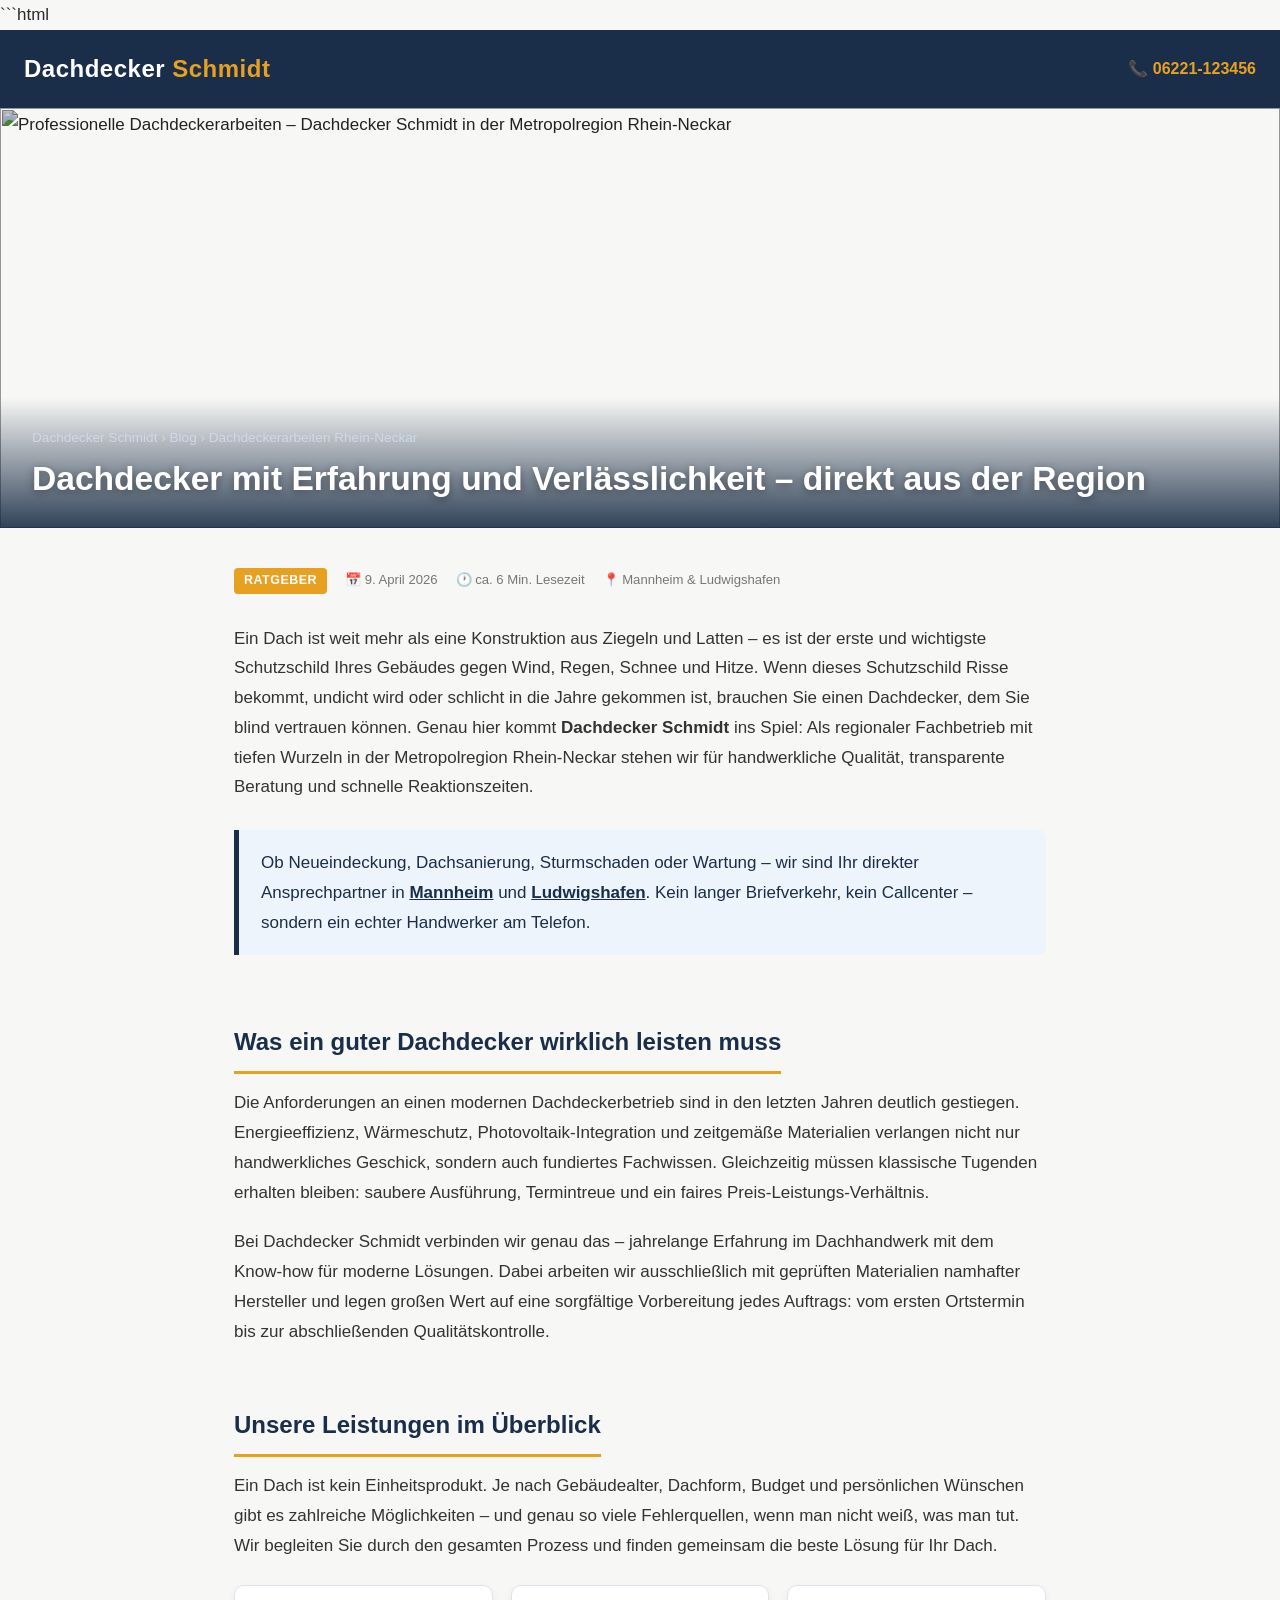
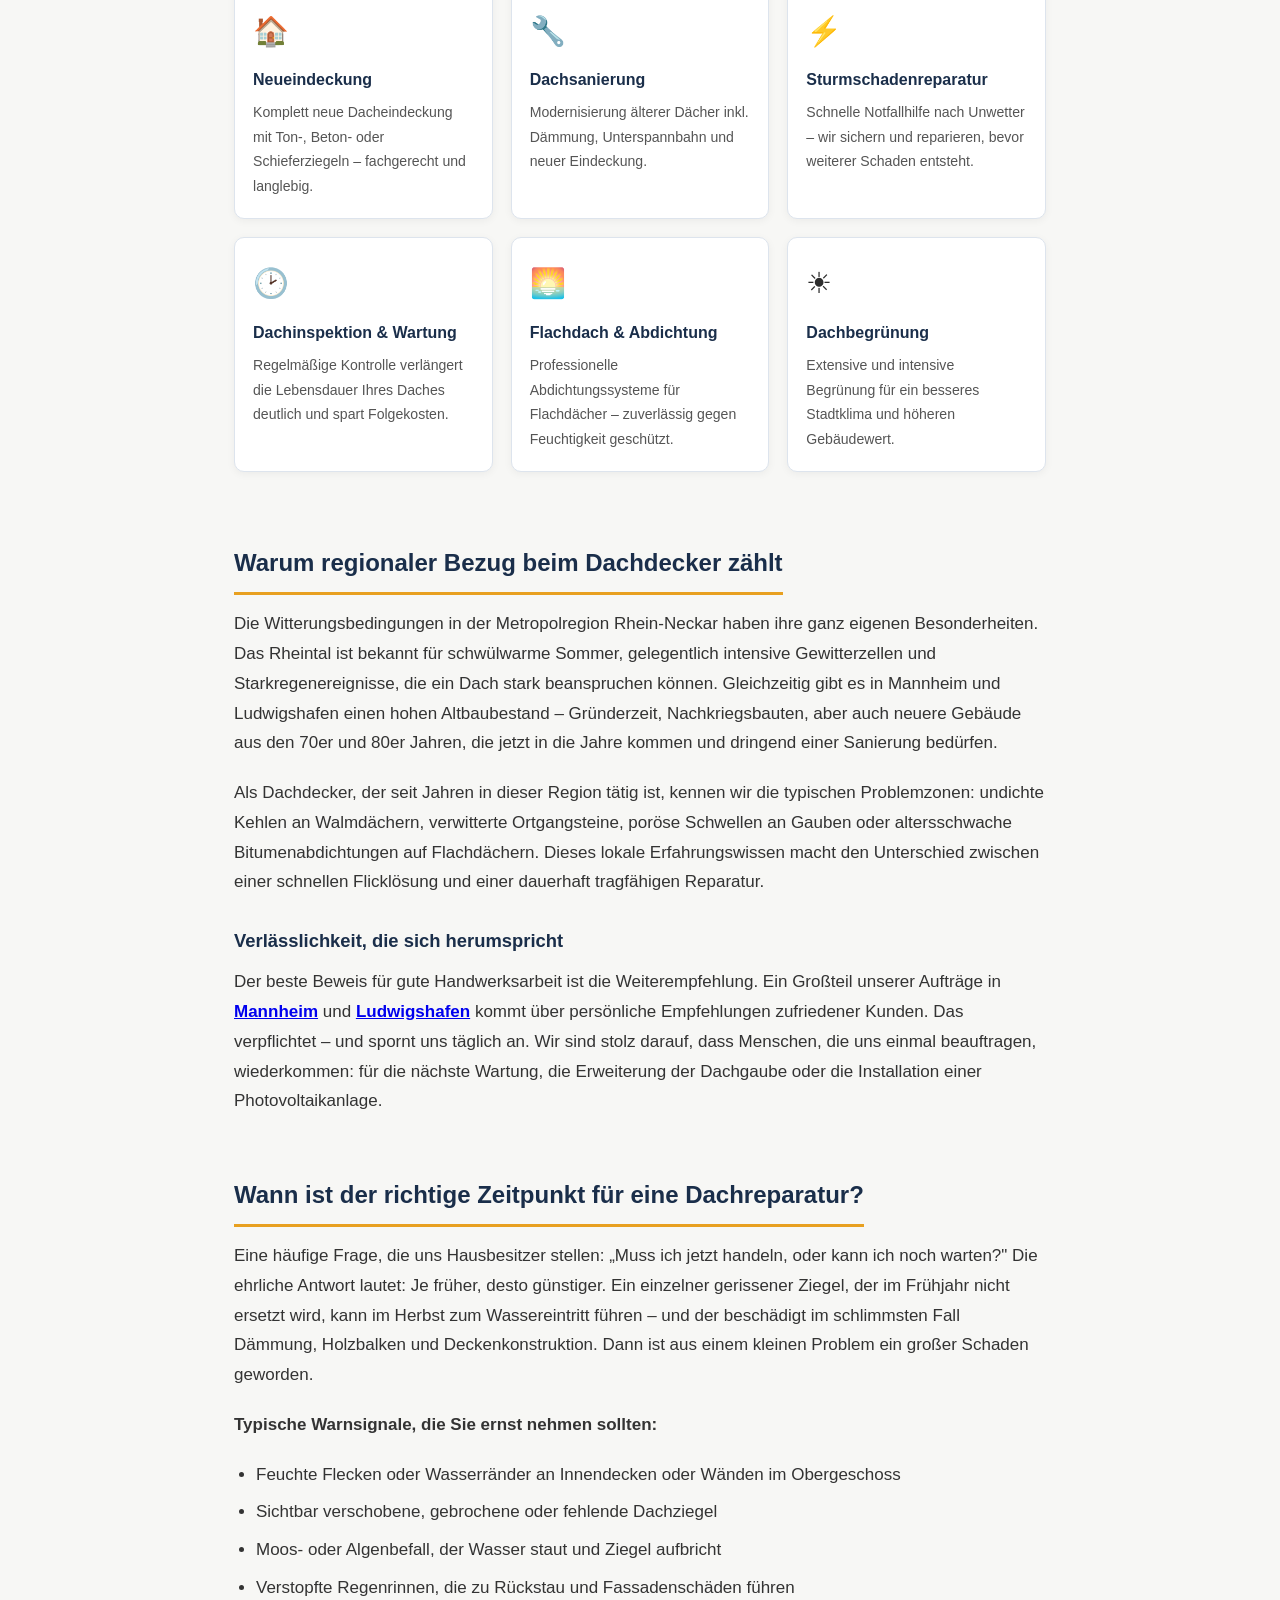
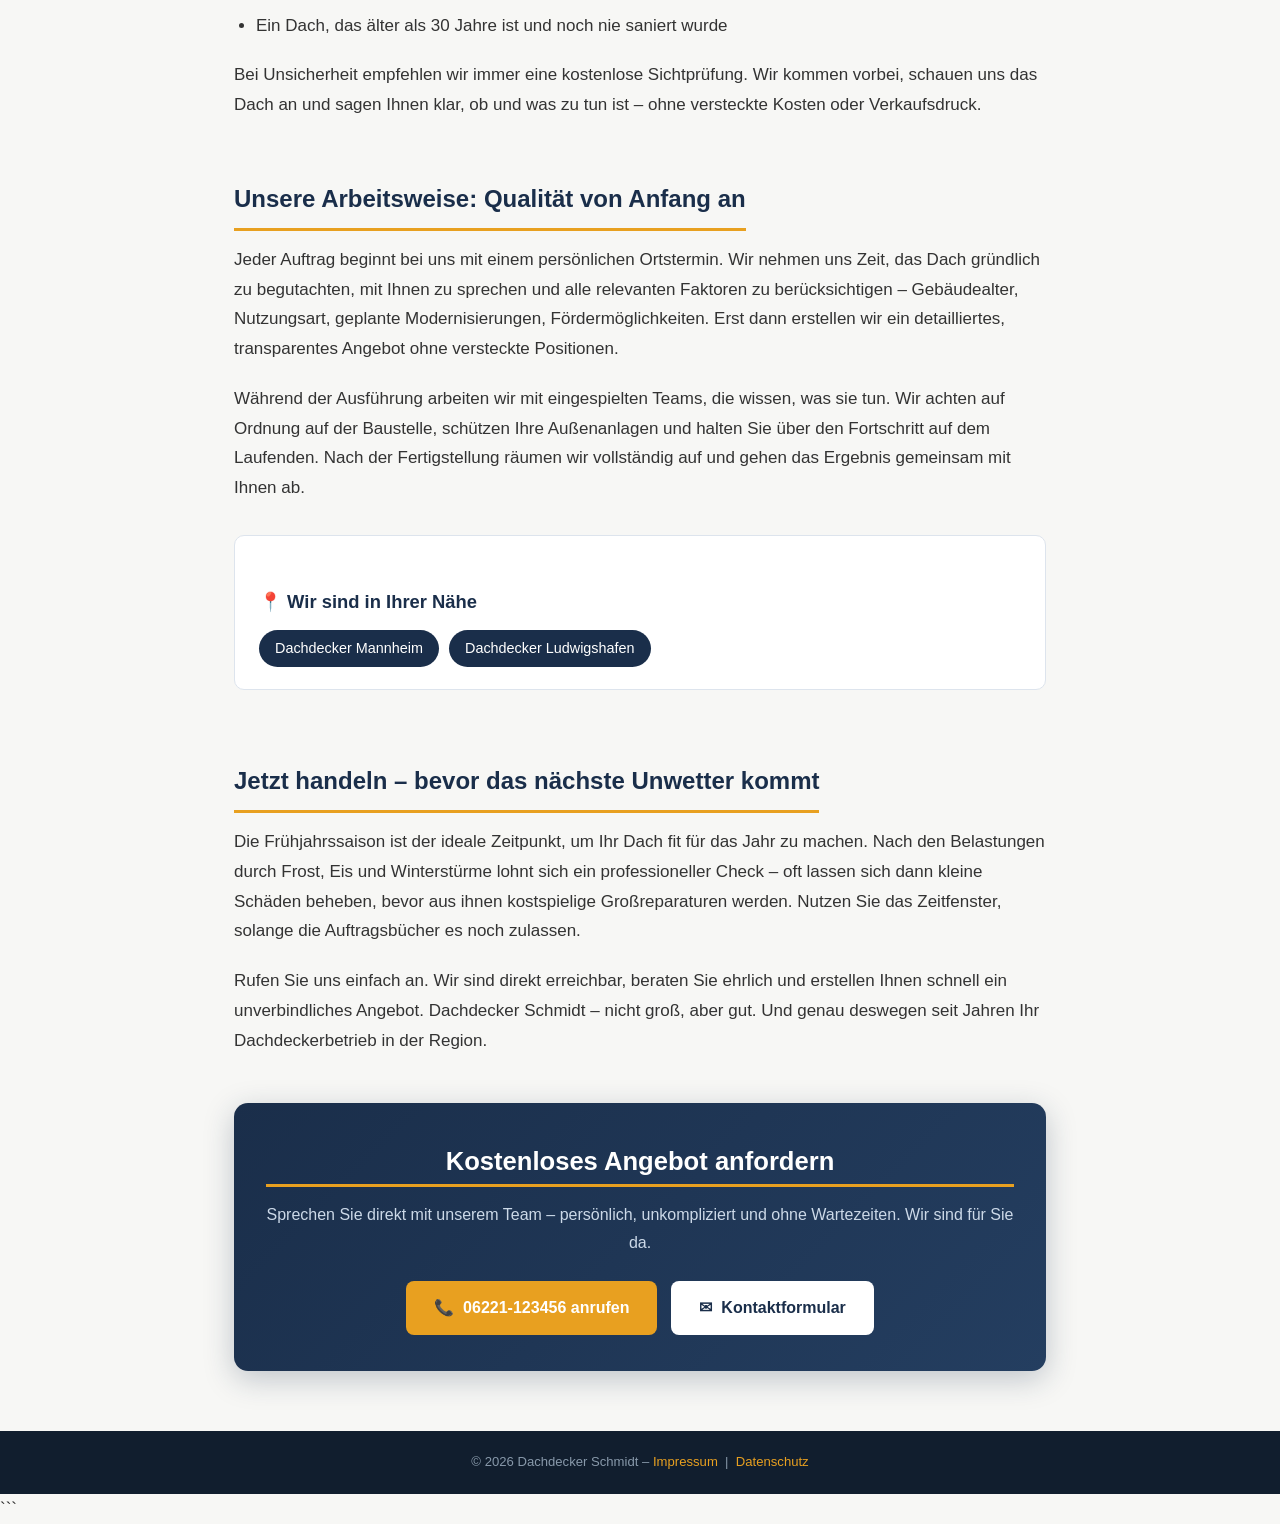
==== blog/dachdecker-2026-04.html @ ab86127e "feat: add blog post "Dachdecker in Mannheim & Ludwigshafen | Dachdecker Schmidt"" ====
```html
<!DOCTYPE html>
<html lang="de">
<head>
  <meta charset="UTF-8">
  <meta name="viewport" content="width=device-width, initial-scale=1.0">
  <meta name="description" content="Dachdecker Schmidt – Ihr regionaler Experte für Dachdeckerarbeiten in Mannheim und Ludwigshafen. Qualität, Zuverlässigkeit und faire Preise seit Jahren.">
  <meta name="robots" content="index, follow">
  <title>Dachdecker in Mannheim & Ludwigshafen | Dachdecker Schmidt</title>
  <script type="application/ld+json">
  {
    "@context": "https://schema.org",
    "@type": "Article",
    "headline": "Dachdecker Schmidt – Ihr verlässlicher Partner für Dach und Fassade in der Metropolregion Rhein-Neckar",
    "description": "Professionelle Dachdeckerarbeiten in Mannheim und Ludwigshafen: Neueindeckung, Reparatur, Dachsanierung und mehr von Dachdecker Schmidt.",
    "author": {
      "@type": "Organization",
      "name": "Dachdecker Schmidt",
      "url": "https://dachdecker-schmidt.de",
      "telephone": "06221-123456"
    },
    "publisher": {
      "@type": "Organization",
      "name": "Dachdecker Schmidt",
      "url": "https://dachdecker-schmidt.de"
    },
    "mainEntityOfPage": {
      "@type": "WebPage",
      "@id": "https://dachdecker-schmidt.de/blog"
    },
    "datePublished": "2026-04-09",
    "dateModified": "2026-04-09",
    "image": "https://api.telegram.org/file/bot8016039875:AAGBWGXrIlD-3Ix8nVZsNyXXtyWWCRlUVpg/photos/file_4.jpg"
  }
  </script>
  <style>
    *, *::before, *::after { box-sizing: border-box; margin: 0; padding: 0; }

    body {
      font-family: 'Segoe UI', Arial, sans-serif;
      font-size: 17px;
      line-height: 1.75;
      color: #2c2c2c;
      background-color: #f7f7f5;
    }

    header {
      background-color: #1a2e4a;
      color: #fff;
      padding: 18px 24px;
      display: flex;
      align-items: center;
      justify-content: space-between;
      flex-wrap: wrap;
      gap: 10px;
    }

    header .logo {
      font-size: 1.5rem;
      font-weight: 700;
      letter-spacing: 0.5px;
    }

    header .logo span {
      color: #e8a020;
    }

    header a.tel-link {
      color: #e8a020;
      text-decoration: none;
      font-weight: 600;
      font-size: 1rem;
    }

    header a.tel-link:hover { text-decoration: underline; }

    .hero {
      position: relative;
      width: 100%;
      max-height: 420px;
      overflow: hidden;
    }

    .hero img {
      width: 100%;
      height: 420px;
      object-fit: cover;
      display: block;
      filter: brightness(0.78);
    }

    .hero-overlay {
      position: absolute;
      bottom: 0;
      left: 0;
      width: 100%;
      padding: 28px 32px;
      background: linear-gradient(to top, rgba(20,40,65,0.88) 0%, transparent 100%);
    }

    .hero-overlay h1 {
      color: #fff;
      font-size: 2.1rem;
      font-weight: 800;
      line-height: 1.25;
      text-shadow: 0 2px 8px rgba(0,0,0,0.4);
    }

    .hero-overlay .breadcrumb {
      color: #ccd9e8;
      font-size: 0.85rem;
      margin-bottom: 8px;
    }

    .container {
      max-width: 860px;
      margin: 0 auto;
      padding: 40px 24px 60px;
    }

    .meta-bar {
      display: flex;
      align-items: center;
      gap: 18px;
      font-size: 0.82rem;
      color: #777;
      margin-bottom: 30px;
      flex-wrap: wrap;
    }

    .meta-bar span {
      display: flex;
      align-items: center;
      gap: 5px;
    }

    .tag {
      background: #e8a020;
      color: #fff;
      border-radius: 4px;
      padding: 2px 10px;
      font-size: 0.78rem;
      font-weight: 600;
      text-transform: uppercase;
      letter-spacing: 0.5px;
    }

    article p {
      margin-bottom: 20px;
      color: #333;
    }

    article h2 {
      font-size: 1.5rem;
      font-weight: 700;
      color: #1a2e4a;
      margin: 38px 0 14px;
      padding-bottom: 8px;
      border-bottom: 3px solid #e8a020;
      display: inline-block;
    }

    article h3 {
      font-size: 1.15rem;
      font-weight: 700;
      color: #1a2e4a;
      margin: 28px 0 10px;
    }

    .highlight-box {
      background: #eef4fb;
      border-left: 5px solid #1a2e4a;
      padding: 18px 22px;
      border-radius: 0 8px 8px 0;
      margin: 28px 0;
    }

    .highlight-box p {
      margin: 0;
      color: #1a2e4a;
      font-weight: 500;
    }

    .service-grid {
      display: grid;
      grid-template-columns: repeat(auto-fit, minmax(210px, 1fr));
      gap: 18px;
      margin: 24px 0 32px;
    }

    .service-card {
      background: #fff;
      border: 1px solid #dde4ed;
      border-radius: 10px;
      padding: 20px 18px;
      box-shadow: 0 2px 8px rgba(0,0,0,0.05);
      transition: box-shadow 0.2s;
    }

    .service-card:hover {
      box-shadow: 0 4px 16px rgba(0,0,0,0.1);
    }

    .service-card .icon {
      font-size: 1.8rem;
      margin-bottom: 10px;
    }

    .service-card h3 {
      margin: 0 0 6px;
      font-size: 1rem;
      color: #1a2e4a;
    }

    .service-card p {
      font-size: 0.88rem;
      color: #555;
      margin: 0;
    }

    .city-links {
      background: #fff;
      border: 1px solid #dde4ed;
      border-radius: 10px;
      padding: 22px 24px;
      margin: 32px 0;
    }

    .city-links h3 {
      margin-bottom: 12px;
      color: #1a2e4a;
    }

    .city-links ul {
      list-style: none;
      display: flex;
      flex-wrap: wrap;
      gap: 10px;
    }

    .city-links ul li a {
      display: inline-block;
      background: #1a2e4a;
      color: #fff;
      text-decoration: none;
      padding: 6px 16px;
      border-radius: 20px;
      font-size: 0.9rem;
      transition: background 0.2s;
    }

    .city-links ul li a:hover {
      background: #e8a020;
    }

    .cta-box {
      background: linear-gradient(135deg, #1a2e4a 0%, #243e60 100%);
      color: #fff;
      border-radius: 14px;
      padding: 36px 32px;
      text-align: center;
      margin-top: 48px;
      box-shadow: 0 8px 30px rgba(26,46,74,0.25);
    }

    .cta-box h2 {
      color: #fff;
      border-bottom: 3px solid #e8a020;
      font-size: 1.6rem;
      margin: 0 0 14px;
    }

    .cta-box p {
      color: #ccd9e8;
      margin-bottom: 24px;
      font-size: 1rem;
    }

    .cta-buttons {
      display: flex;
      gap: 14px;
      justify-content: center;
      flex-wrap: wrap;
    }

    .btn {
      display: inline-block;
      text-decoration: none;
      padding: 13px 28px;
      border-radius: 8px;
      font-weight: 700;
      font-size: 1rem;
      transition: transform 0.15s, box-shadow 0.15s;
    }

    .btn:hover {
      transform: translateY(-2px);
      box-shadow: 0 6px 18px rgba(0,0,0,0.2);
    }

    .btn-primary {
      background: #e8a020;
      color: #fff;
    }

    .btn-secondary {
      background: #fff;
      color: #1a2e4a;
    }

    footer {
      background: #111e2e;
      color: #8899aa;
      text-align: center;
      padding: 20px 16px;
      font-size: 0.82rem;
    }

    footer a { color: #e8a020; text-decoration: none; }

    @media (max-width: 600px) {
      .hero-overlay h1 { font-size: 1.4rem; }
      .hero img { height: 260px; }
      .hero { max-height: 260px; }
      .container { padding: 28px 16px 44px; }
      .cta-box { padding: 26px 18px; }
    }
  </style>
</head>
<body>

  <header>
    <div class="logo">Dachdecker <span>Schmidt</span></div>
    <a href="tel:06221123456" class="tel-link">&#128222; 06221-123456</a>
  </header>

  <div class="hero">
    <img
      src="https://api.telegram.org/file/bot8016039875:AAGBWGXrIlD-3Ix8nVZsNyXXtyWWCRlUVpg/photos/file_4.jpg"
      alt="Professionelle Dachdeckerarbeiten – Dachdecker Schmidt in der Metropolregion Rhein-Neckar"
      loading="lazy"
    >
    <div class="hero-overlay">
      <p class="breadcrumb">Dachdecker Schmidt &rsaquo; Blog &rsaquo; Dachdeckerarbeiten Rhein-Neckar</p>
      <h1>Dachdecker mit Erfahrung und Verlässlichkeit – direkt aus der Region</h1>
    </div>
  </div>

  <div class="container">

    <div class="meta-bar">
      <span><strong class="tag">Ratgeber</strong></span>
      <span>&#128197; 9. April 2026</span>
      <span>&#128336; ca. 6 Min. Lesezeit</span>
      <span>&#128205; Mannheim &amp; Ludwigshafen</span>
    </div>

    <article>

      <p>
        Ein Dach ist weit mehr als eine Konstruktion aus Ziegeln und Latten – es ist der erste und wichtigste Schutzschild Ihres Gebäudes gegen Wind, Regen, Schnee und Hitze. Wenn dieses Schutzschild Risse bekommt, undicht wird oder schlicht in die Jahre gekommen ist, brauchen Sie einen Dachdecker, dem Sie blind vertrauen können. Genau hier kommt <strong>Dachdecker Schmidt</strong> ins Spiel: Als regionaler Fachbetrieb mit tiefen Wurzeln in der Metropolregion Rhein-Neckar stehen wir für handwerkliche Qualität, transparente Beratung und schnelle Reaktionszeiten.
      </p>

      <div class="highlight-box">
        <p>
          Ob Neueindeckung, Dachsanierung, Sturmschaden oder Wartung – wir sind Ihr direkter Ansprechpartner in <a href="/dachdecker-mannheim" style="color:#1a2e4a;font-weight:700;">Mannheim</a> und <a href="/dachdecker-ludwigshafen" style="color:#1a2e4a;font-weight:700;">Ludwigshafen</a>. Kein langer Briefverkehr, kein Callcenter – sondern ein echter Handwerker am Telefon.
        </p>
      </div>

      <h2>Was ein guter Dachdecker wirklich leisten muss</h2>

      <p>
        Die Anforderungen an einen modernen Dachdeckerbetrieb sind in den letzten Jahren deutlich gestiegen. Energieeffizienz, Wärmeschutz, Photovoltaik-Integration und zeitgemäße Materialien verlangen nicht nur handwerkliches Geschick, sondern auch fundiertes Fachwissen. Gleichzeitig müssen klassische Tugenden erhalten bleiben: saubere Ausführung, Termintreue und ein faires Preis-Leistungs-Verhältnis.
      </p>

      <p>
        Bei Dachdecker Schmidt verbinden wir genau das – jahrelange Erfahrung im Dachhandwerk mit dem Know-how für moderne Lösungen. Dabei arbeiten wir ausschließlich mit geprüften Materialien namhafter Hersteller und legen großen Wert auf eine sorgfältige Vorbereitung jedes Auftrags: vom ersten Ortstermin bis zur abschließenden Qualitätskontrolle.
      </p>

      <h2>Unsere Leistungen im Überblick</h2>

      <p>
        Ein Dach ist kein Einheitsprodukt. Je nach Gebäudealter, Dachform, Budget und persönlichen Wünschen gibt es zahlreiche Möglichkeiten – und genau so viele Fehlerquellen, wenn man nicht weiß, was man tut. Wir begleiten Sie durch den gesamten Prozess und finden gemeinsam die beste Lösung für Ihr Dach.
      </p>

      <div class="service-grid">
        <div class="service-card">
          <div class="icon">&#127968;</div>
          <h3>Neueindeckung</h3>
          <p>Komplett neue Dacheindeckung mit Ton-, Beton- oder Schieferziegeln – fachgerecht und langlebig.</p>
        </div>
        <div class="service-card">
          <div class="icon">&#128295;</div>
          <h3>Dachsanierung</h3>
          <p>Modernisierung älterer Dächer inkl. Dämmung, Unterspannbahn und neuer Eindeckung.</p>
        </div>
        <div class="service-card">
          <div class="icon">&#9889;</div>
          <h3>Sturmschadenreparatur</h3>
          <p>Schnelle Notfallhilfe nach Unwetter – wir sichern und reparieren, bevor weiterer Schaden entsteht.</p>
        </div>
        <div class="service-card">
          <div class="icon">&#128337;</div>
          <h3>Dachinspektion &amp; Wartung</h3>
          <p>Regelmäßige Kontrolle verlängert die Lebensdauer Ihres Daches deutlich und spart Folgekosten.</p>
        </div>
        <div class="service-card">
          <div class="icon">&#127749;</div>
          <h3>Flachdach &amp; Abdichtung</h3>
          <p>Professionelle Abdichtungssysteme für Flachdächer – zuverlässig gegen Feuchtigkeit geschützt.</p>
        </div>
        <div class="service-card">
          <div class="icon">&#9728;</div>
          <h3>Dachbegrünung</h3>
          <p>Extensive und intensive Begrünung für ein besseres Stadtklima und höheren Gebäudewert.</p>
        </div>
      </div>

      <h2>Warum regionaler Bezug beim Dachdecker zählt</h2>

      <p>
        Die Witterungsbedingungen in der Metropolregion Rhein-Neckar haben ihre ganz eigenen Besonderheiten. Das Rheintal ist bekannt für schwülwarme Sommer, gelegentlich intensive Gewitterzellen und Starkregenereignisse, die ein Dach stark beanspruchen können. Gleichzeitig gibt es in Mannheim und Ludwigshafen einen hohen Altbaubestand – Gründerzeit, Nachkriegsbauten, aber auch neuere Gebäude aus den 70er und 80er Jahren, die jetzt in die Jahre kommen und dringend einer Sanierung bedürfen.
      </p>

      <p>
        Als Dachdecker, der seit Jahren in dieser Region tätig ist, kennen wir die typischen Problemzonen: undichte Kehlen an Walmdächern, verwitterte Ortgangsteine, poröse Schwellen an Gauben oder altersschwache Bitumenabdichtungen auf Flachdächern. Dieses lokale Erfahrungswissen macht den Unterschied zwischen einer schnellen Flicklösung und einer dauerhaft tragfähigen Reparatur.
      </p>

      <h3>Verlässlichkeit, die sich herumspricht</h3>

      <p>
        Der beste Beweis für gute Handwerksarbeit ist die Weiterempfehlung. Ein Großteil unserer Aufträge in <a href="/dachdecker-mannheim"><strong>Mannheim</strong></a> und <a href="/dachdecker-ludwigshafen"><strong>Ludwigshafen</strong></a> kommt über persönliche Empfehlungen zufriedener Kunden. Das verpflichtet – und spornt uns täglich an. Wir sind stolz darauf, dass Menschen, die uns einmal beauftragen, wiederkommen: für die nächste Wartung, die Erweiterung der Dachgaube oder die Installation einer Photovoltaikanlage.
      </p>

      <h2>Wann ist der richtige Zeitpunkt für eine Dachreparatur?</h2>

      <p>
        Eine häufige Frage, die uns Hausbesitzer stellen: „Muss ich jetzt handeln, oder kann ich noch warten?" Die ehrliche Antwort lautet: Je früher, desto günstiger. Ein einzelner gerissener Ziegel, der im Frühjahr nicht ersetzt wird, kann im Herbst zum Wassereintritt führen – und der beschädigt im schlimmsten Fall Dämmung, Holzbalken und Deckenkonstruktion. Dann ist aus einem kleinen Problem ein großer Schaden geworden.
      </p>

      <p>
        <strong>Typische Warnsignale, die Sie ernst nehmen sollten:</strong>
      </p>

      <ul style="margin: 0 0 20px 22px; color: #333;">
        <li style="margin-bottom: 8px;">Feuchte Flecken oder Wasserränder an Innendecken oder Wänden im Obergeschoss</li>
        <li style="margin-bottom: 8px;">Sichtbar verschobene, gebrochene oder fehlende Dachziegel</li>
        <li style="margin-bottom: 8px;">Moos- oder Algenbefall, der Wasser staut und Ziegel aufbricht</li>
        <li style="margin-bottom: 8px;">Verstopfte Regenrinnen, die zu Rückstau und Fassadenschäden führen</li>
        <li style="margin-bottom: 8px;">Ein Dach, das älter als 30 Jahre ist und noch nie saniert wurde</li>
      </ul>

      <p>
        Bei Unsicherheit empfehlen wir immer eine kostenlose Sichtprüfung. Wir kommen vorbei, schauen uns das Dach an und sagen Ihnen klar, ob und was zu tun ist – ohne versteckte Kosten oder Verkaufsdruck.
      </p>

      <h2>Unsere Arbeitsweise: Qualität von Anfang an</h2>

      <p>
        Jeder Auftrag beginnt bei uns mit einem persönlichen Ortstermin. Wir nehmen uns Zeit, das Dach gründlich zu begutachten, mit Ihnen zu sprechen und alle relevanten Faktoren zu berücksichtigen – Gebäudealter, Nutzungsart, geplante Modernisierungen, Fördermöglichkeiten. Erst dann erstellen wir ein detailliertes, transparentes Angebot ohne versteckte Positionen.
      </p>

      <p>
        Während der Ausführung arbeiten wir mit eingespielten Teams, die wissen, was sie tun. Wir achten auf Ordnung auf der Baustelle, schützen Ihre Außenanlagen und halten Sie über den Fortschritt auf dem Laufenden. Nach der Fertigstellung räumen wir vollständig auf und gehen das Ergebnis gemeinsam mit Ihnen ab.
      </p>

      <div class="city-links">
        <h3>&#128205; Wir sind in Ihrer Nähe</h3>
        <ul>
          <li><a href="/dachdecker-mannheim">Dachdecker Mannheim</a></li>
          <li><a href="/dachdecker-ludwigshafen">Dachdecker Ludwigshafen</a></li>
        </ul>
      </div>

      <h2>Jetzt handeln – bevor das nächste Unwetter kommt</h2>

      <p>
        Die Frühjahrssaison ist der ideale Zeitpunkt, um Ihr Dach fit für das Jahr zu machen. Nach den Belastungen durch Frost, Eis und Winterstürme lohnt sich ein professioneller Check – oft lassen sich dann kleine Schäden beheben, bevor aus ihnen kostspielige Großreparaturen werden. Nutzen Sie das Zeitfenster, solange die Auftragsbücher es noch zulassen.
      </p>

      <p>
        Rufen Sie uns einfach an. Wir sind direkt erreichbar, beraten Sie ehrlich und erstellen Ihnen schnell ein unverbindliches Angebot. Dachdecker Schmidt – nicht groß, aber gut. Und genau deswegen seit Jahren Ihr Dachdeckerbetrieb in der Region.
      </p>

    </article>

    <div class="cta-box">
      <h2>Kostenloses Angebot anfordern</h2>
      <p>Sprechen Sie direkt mit unserem Team – persönlich, unkompliziert und ohne Wartezeiten. Wir sind für Sie da.</p>
      <div class="cta-buttons">
        <a href="tel:06221123456" class="btn btn-primary">&#128222;&nbsp; 06221-123456 anrufen</a>
        <a href="https://dachdecker-schmidt.de/kontakt" class="btn btn-secondary">&#9993;&nbsp; Kontaktformular</a>
      </div>
    </div>

  </div>

  <footer>
    <p>&copy; 2026 Dachdecker Schmidt &ndash; <a href="https://dachdecker-schmidt.de/impressum">Impressum</a> &nbsp;|&nbsp; <a href="https://dachdecker-schmidt.de/datenschutz">Datenschutz</a></p>
  </footer>

</body>
</html>
```
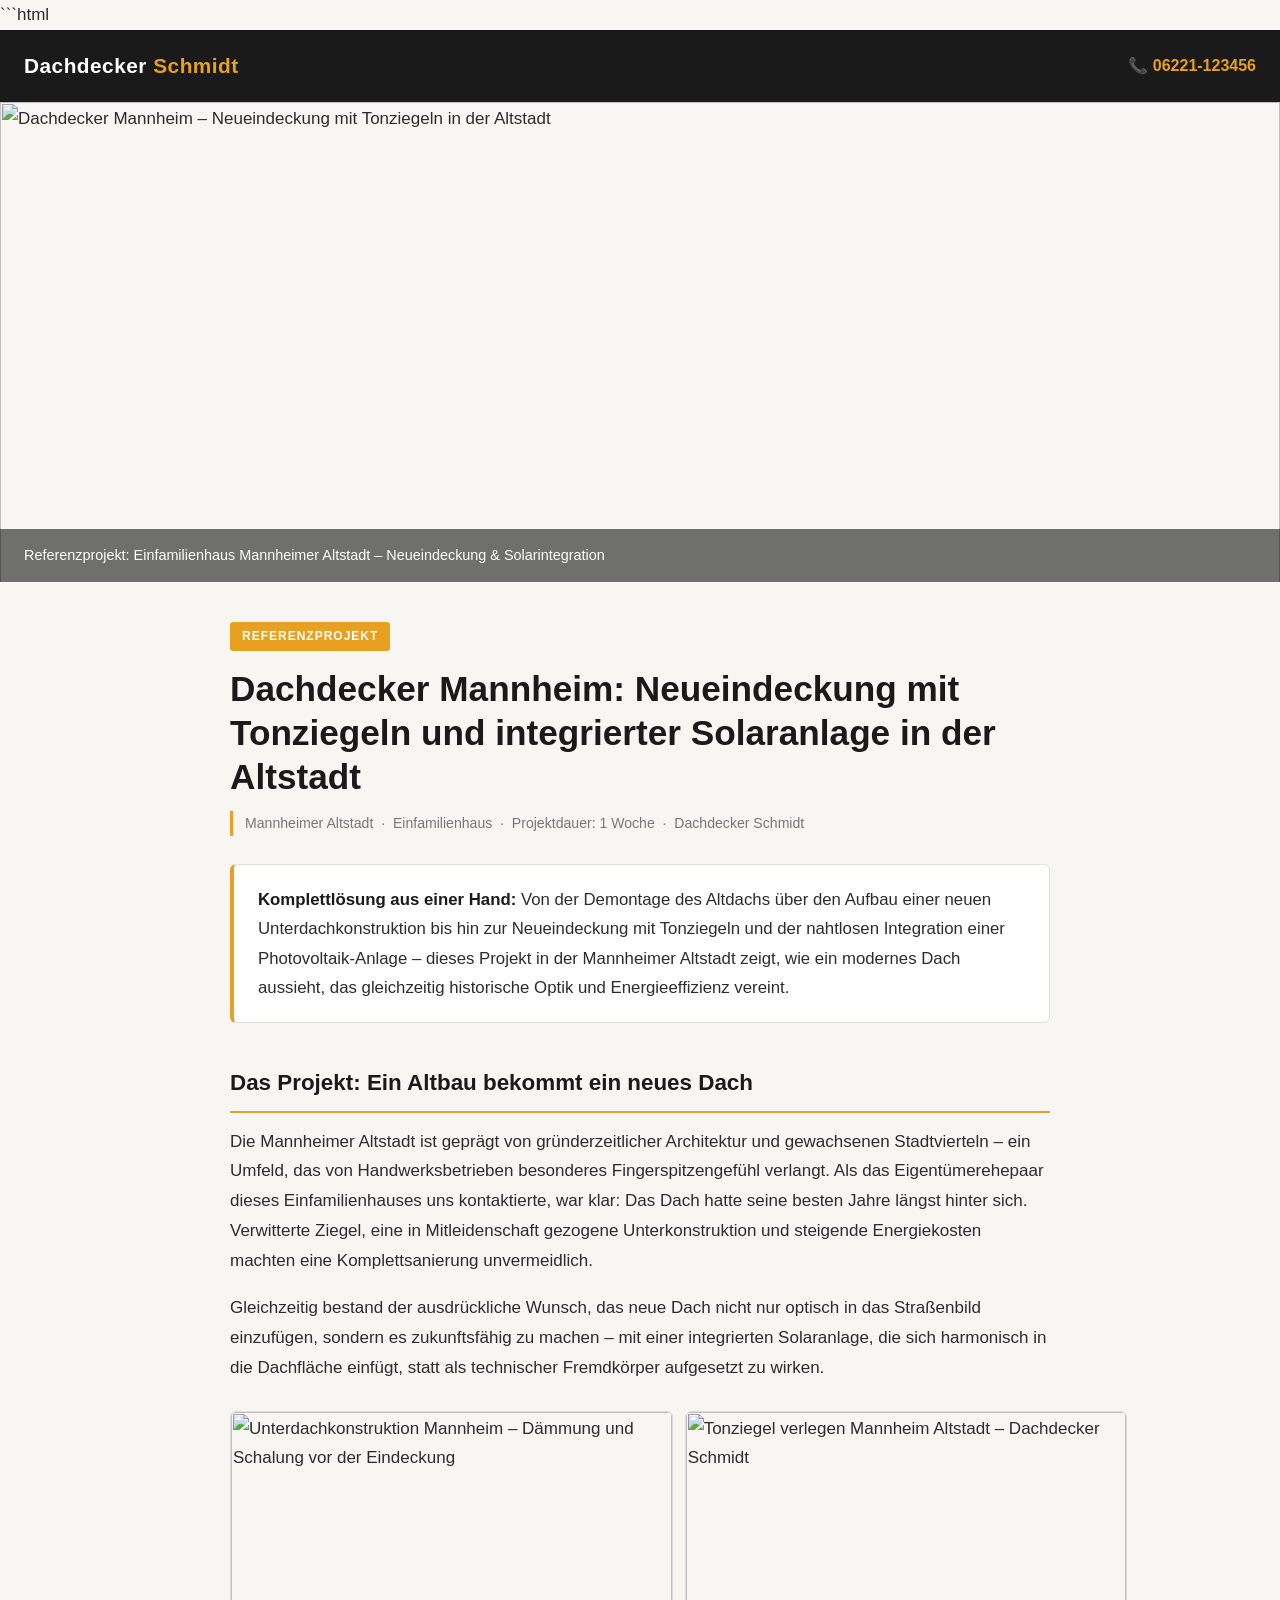
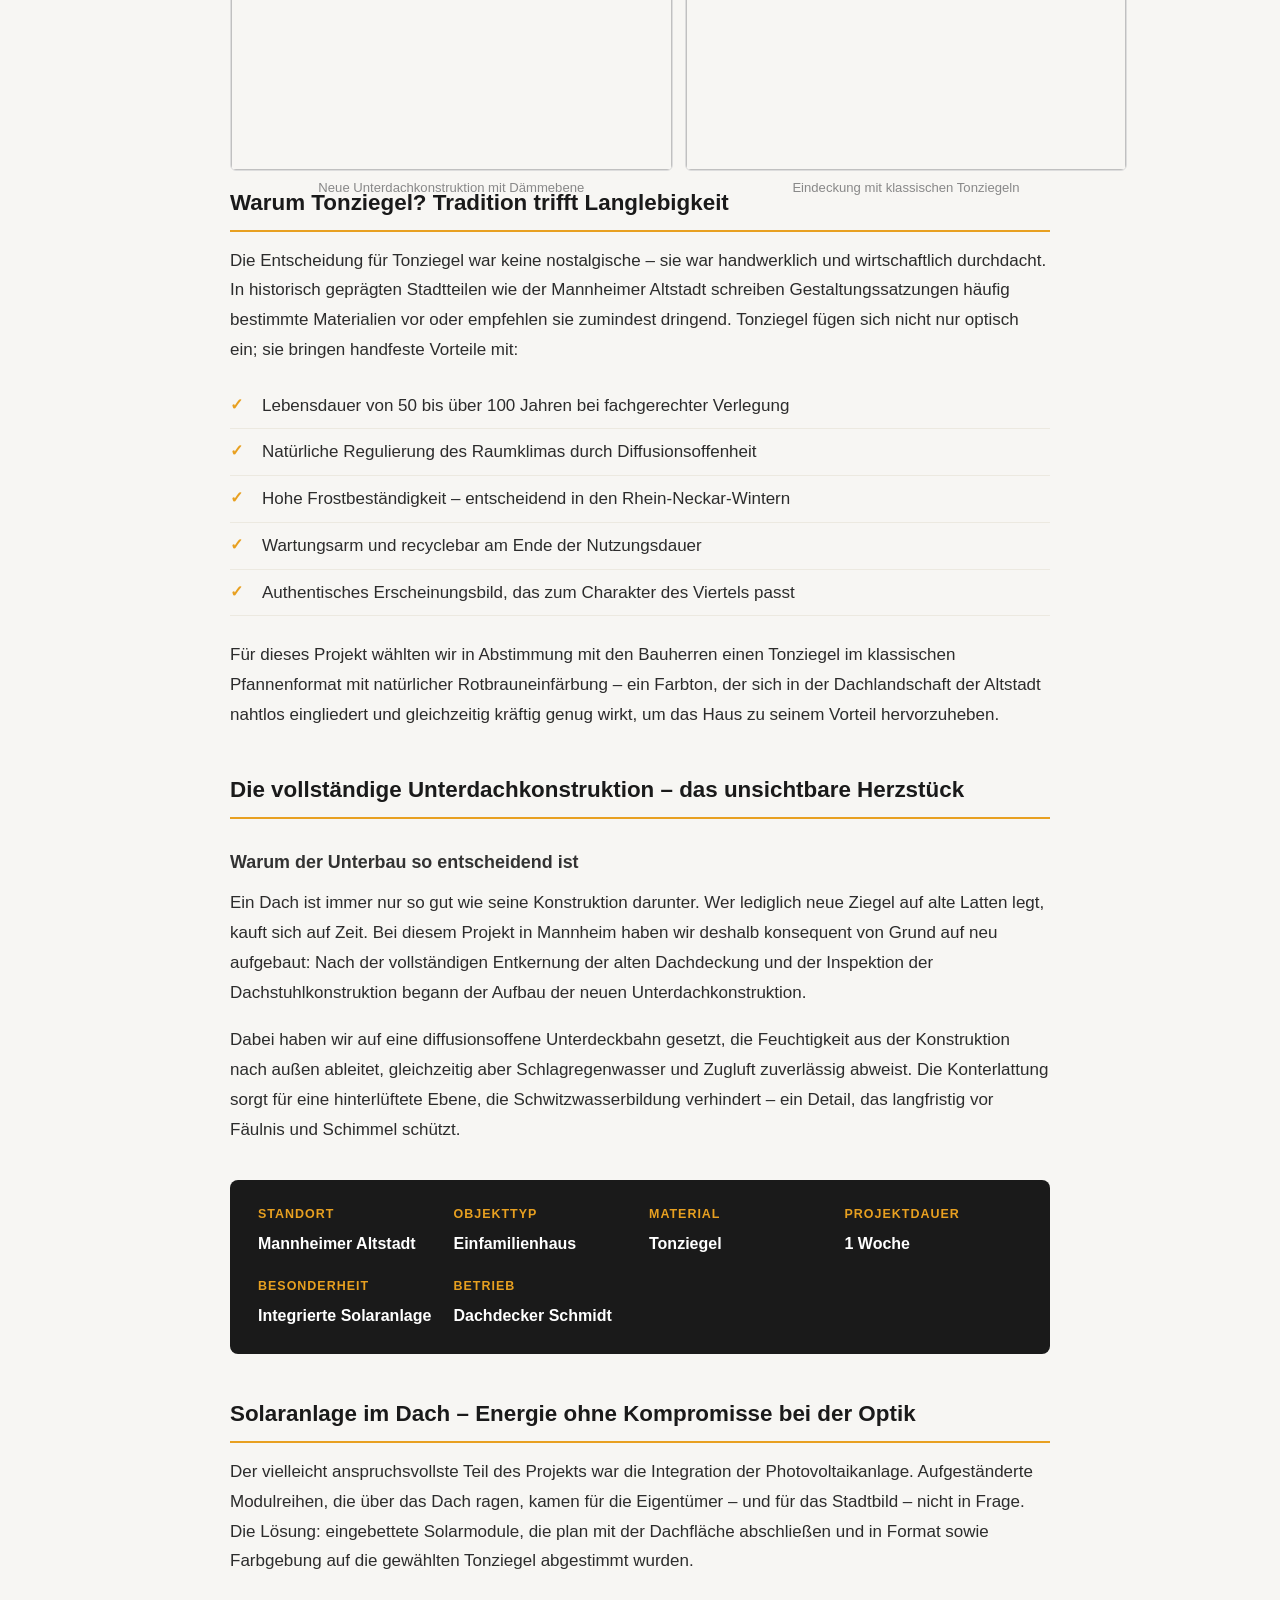
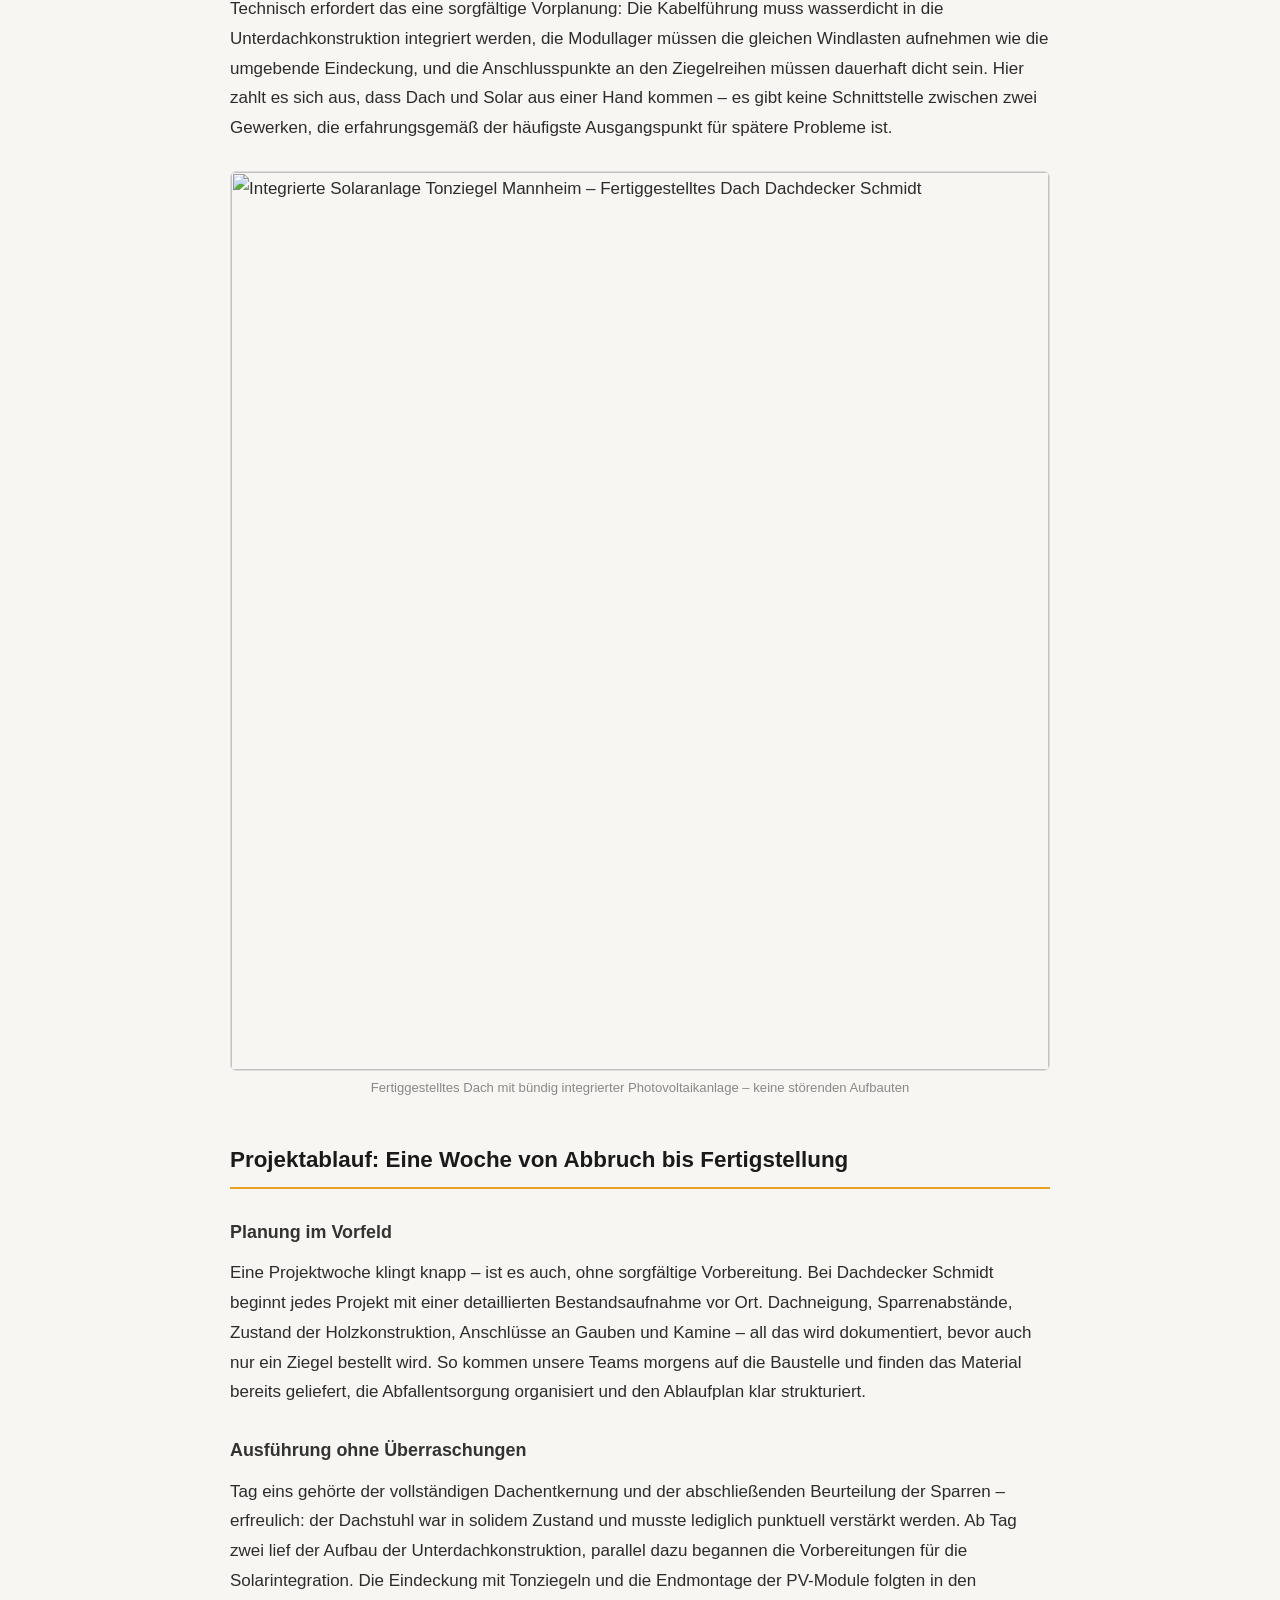
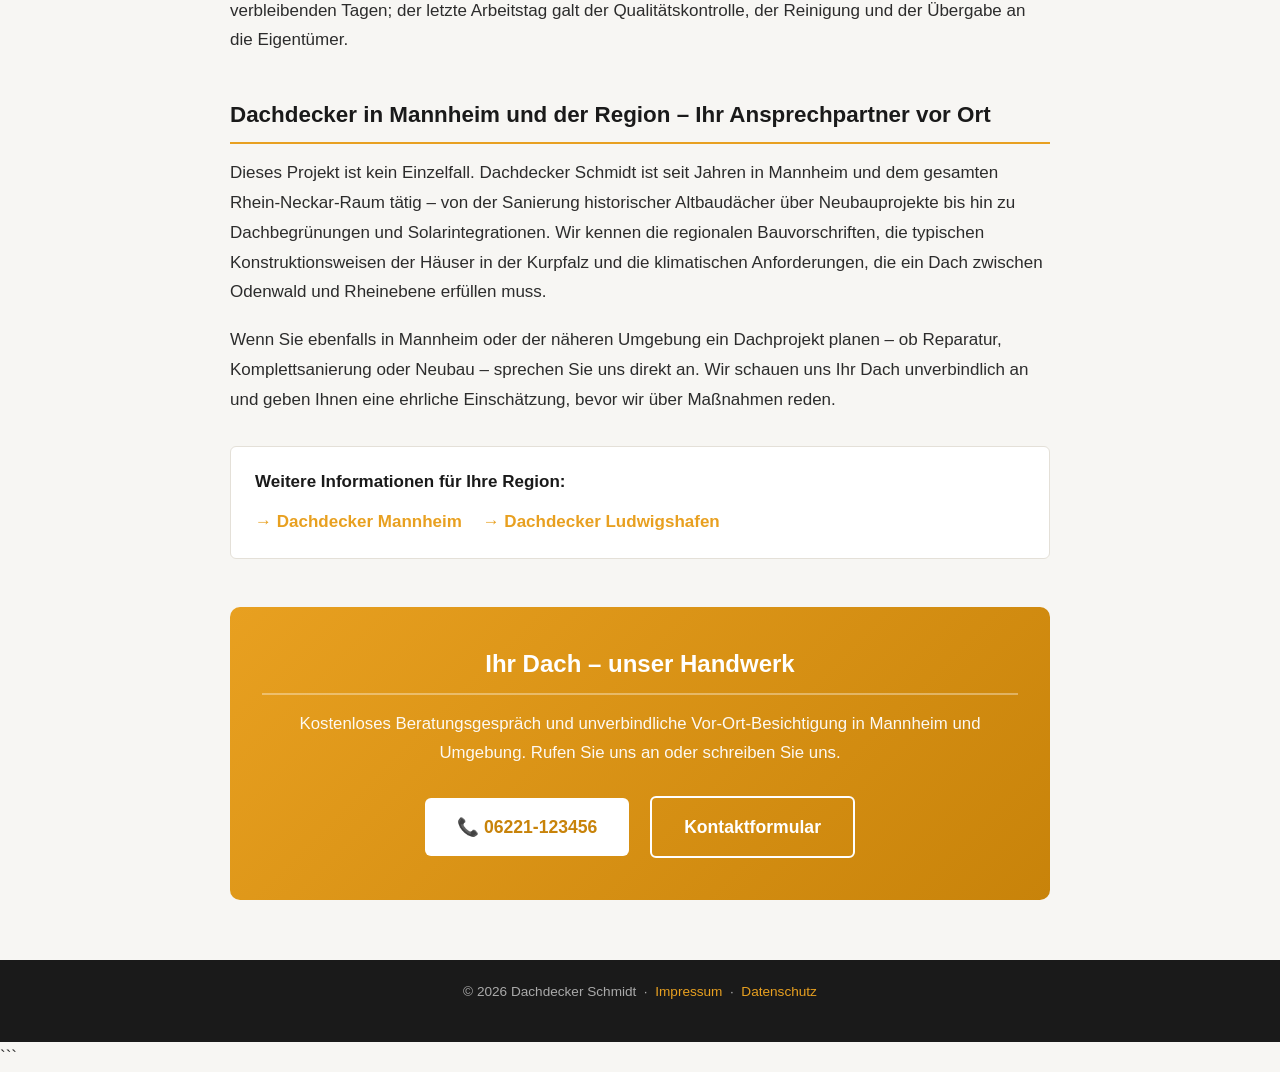
==== commit c6c47861: "feat: add blog post "Dachdecker Mannheim Altstadt – Neueindeckung mit Tonziegeln & Solaranlage | Dac" ====
--- a/blog/dachdecker-2026-04.html
+++ b/blog/dachdecker-2026-04.html
@@ -4,15 +4,15 @@
 <head>
   <meta charset="UTF-8">
   <meta name="viewport" content="width=device-width, initial-scale=1.0">
-  <meta name="description" content="Dachdecker Schmidt – Ihr regionaler Experte für Dachdeckerarbeiten in Mannheim und Ludwigshafen. Qualität, Zuverlässigkeit und faire Preise seit Jahren.">
-  <meta name="robots" content="index, follow">
-  <title>Dachdecker in Mannheim & Ludwigshafen | Dachdecker Schmidt</title>
+  <title>Dachdecker Mannheim Altstadt – Neueindeckung mit Tonziegeln & Solaranlage | Dachdecker Schmidt</title>
+  <meta name="description" content="Komplette Dachsanierung eines Einfamilienhauses in der Mannheimer Altstadt: Neueindeckung mit Tonziegeln, Unterdachkonstruktion und integrierter Solaranlage. Dachdecker Schmidt – Ihr Fachbetrieb aus der Region.">
+  <link rel="canonical" href="https://dachdecker-schmidt.de/blog/neueindeckung-tonziegel-solaranlage-mannheim-altstadt">
   <script type="application/ld+json">
   {
     "@context": "https://schema.org",
     "@type": "Article",
-    "headline": "Dachdecker Schmidt – Ihr verlässlicher Partner für Dach und Fassade in der Metropolregion Rhein-Neckar",
-    "description": "Professionelle Dachdeckerarbeiten in Mannheim und Ludwigshafen: Neueindeckung, Reparatur, Dachsanierung und mehr von Dachdecker Schmidt.",
+    "headline": "Dachdecker Mannheim Altstadt – Neueindeckung mit Tonziegeln und integrierter Solaranlage",
+    "description": "Komplette Dachsanierung eines Einfamilienhauses in der Mannheimer Altstadt mit Neueindeckung, Unterdachkonstruktion und Photovoltaik-Integration innerhalb einer Woche.",
     "author": {
       "@type": "Organization",
       "name": "Dachdecker Schmidt",
@@ -26,11 +26,13 @@
     },
     "mainEntityOfPage": {
       "@type": "WebPage",
-      "@id": "https://dachdecker-schmidt.de/blog"
+      "@id": "https://dachdecker-schmidt.de/blog/neueindeckung-tonziegel-solaranlage-mannheim-altstadt"
     },
     "datePublished": "2026-04-09",
     "dateModified": "2026-04-09",
-    "image": "https://api.telegram.org/file/bot8016039875:AAGBWGXrIlD-3Ix8nVZsNyXXtyWWCRlUVpg/photos/file_4.jpg"
+    "image": "https://api.telegram.org/file/bot8016039875:AAGBWGXrIlD-3Ix8nVZsNyXXtyWWCRlUVpg/photos/file_5.jpg",
+    "articleSection": "Referenzprojekte",
+    "keywords": "Dachdecker Mannheim, Tonziegel, Neueindeckung, Solaranlage, Dachsanierung Altstadt"
   }
   </script>
   <style>
@@ -41,11 +43,11 @@
       font-size: 17px;
       line-height: 1.75;
       color: #2c2c2c;
-      background-color: #f7f7f5;
+      background: #f7f6f3;
     }
 
     header {
-      background-color: #1a2e4a;
+      background: #1a1a1a;
       color: #fff;
       padding: 18px 24px;
       display: flex;
@@ -55,449 +57,423 @@
       gap: 10px;
     }
 
-    header .logo {
-      font-size: 1.5rem;
+    header .brand {
+      font-size: 1.3rem;
       font-weight: 700;
       letter-spacing: 0.5px;
     }
 
-    header .logo span {
-      color: #e8a020;
-    }
-
-    header a.tel-link {
+    header .brand span { color: #e8a020; }
+
+    header a.tel {
       color: #e8a020;
       text-decoration: none;
       font-weight: 600;
       font-size: 1rem;
     }
 
-    header a.tel-link:hover { text-decoration: underline; }
-
     .hero {
+      width: 100%;
+      max-height: 480px;
+      overflow: hidden;
       position: relative;
-      width: 100%;
-      max-height: 420px;
-      overflow: hidden;
     }
 
     .hero img {
       width: 100%;
-      height: 420px;
+      height: 100%;
       object-fit: cover;
       display: block;
-      filter: brightness(0.78);
-    }
-
-    .hero-overlay {
+    }
+
+    .hero-caption {
       position: absolute;
       bottom: 0;
       left: 0;
-      width: 100%;
-      padding: 28px 32px;
-      background: linear-gradient(to top, rgba(20,40,65,0.88) 0%, transparent 100%);
-    }
-
-    .hero-overlay h1 {
-      color: #fff;
-      font-size: 2.1rem;
-      font-weight: 800;
-      line-height: 1.25;
-      text-shadow: 0 2px 8px rgba(0,0,0,0.4);
-    }
-
-    .hero-overlay .breadcrumb {
-      color: #ccd9e8;
-      font-size: 0.85rem;
-      margin-bottom: 8px;
+      right: 0;
+      background: rgba(0,0,0,0.55);
+      color: #fff;
+      padding: 14px 24px;
+      font-size: 0.9rem;
     }
 
     .container {
       max-width: 860px;
       margin: 0 auto;
-      padding: 40px 24px 60px;
-    }
-
-    .meta-bar {
-      display: flex;
-      align-items: center;
+      padding: 40px 20px 60px;
+    }
+
+    .badge {
+      display: inline-block;
+      background: #e8a020;
+      color: #fff;
+      font-size: 0.75rem;
+      font-weight: 700;
+      text-transform: uppercase;
+      letter-spacing: 1px;
+      padding: 4px 12px;
+      border-radius: 3px;
+      margin-bottom: 16px;
+    }
+
+    h1 {
+      font-size: clamp(1.6rem, 4vw, 2.2rem);
+      font-weight: 800;
+      line-height: 1.25;
+      margin-bottom: 12px;
+      color: #1a1a1a;
+    }
+
+    .meta {
+      color: #777;
+      font-size: 0.88rem;
+      margin-bottom: 28px;
+      border-left: 3px solid #e8a020;
+      padding-left: 12px;
+    }
+
+    .intro-box {
+      background: #fff;
+      border: 1px solid #e4e0d8;
+      border-left: 4px solid #e8a020;
+      border-radius: 6px;
+      padding: 20px 24px;
+      margin-bottom: 36px;
+      font-size: 1.05rem;
+    }
+
+    .intro-box strong { color: #1a1a1a; }
+
+    h2 {
+      font-size: 1.4rem;
+      font-weight: 700;
+      color: #1a1a1a;
+      margin: 40px 0 14px;
+      padding-bottom: 8px;
+      border-bottom: 2px solid #e8a020;
+    }
+
+    h3 {
+      font-size: 1.12rem;
+      font-weight: 700;
+      color: #333;
+      margin: 28px 0 10px;
+    }
+
+    p { margin-bottom: 18px; }
+
+    .img-grid {
+      display: grid;
+      grid-template-columns: 1fr 1fr;
+      gap: 12px;
+      margin: 28px 0;
+    }
+
+    .img-grid img {
+      width: 100%;
+      aspect-ratio: 4/3;
+      object-fit: cover;
+      border-radius: 6px;
+      display: block;
+      border: 1px solid #ddd;
+    }
+
+    .img-single {
+      margin: 28px 0;
+    }
+
+    .img-single img {
+      width: 100%;
+      border-radius: 6px;
+      display: block;
+      border: 1px solid #ddd;
+    }
+
+    .img-caption {
+      font-size: 0.82rem;
+      color: #888;
+      margin-top: 6px;
+      text-align: center;
+    }
+
+    .highlight-list {
+      list-style: none;
+      margin: 18px 0 24px;
+      padding: 0;
+    }
+
+    .highlight-list li {
+      padding: 8px 0 8px 32px;
+      position: relative;
+      border-bottom: 1px solid #ece9e0;
+    }
+
+    .highlight-list li::before {
+      content: "✓";
+      position: absolute;
+      left: 0;
+      color: #e8a020;
+      font-weight: 800;
+      font-size: 1rem;
+    }
+
+    .project-facts {
+      background: #1a1a1a;
+      color: #fff;
+      border-radius: 8px;
+      padding: 24px 28px;
+      margin: 36px 0;
+      display: grid;
+      grid-template-columns: repeat(auto-fit, minmax(160px, 1fr));
       gap: 18px;
-      font-size: 0.82rem;
-      color: #777;
-      margin-bottom: 30px;
-      flex-wrap: wrap;
-    }
-
-    .meta-bar span {
-      display: flex;
-      align-items: center;
-      gap: 5px;
-    }
-
-    .tag {
-      background: #e8a020;
-      color: #fff;
-      border-radius: 4px;
-      padding: 2px 10px;
+    }
+
+    .fact h4 {
       font-size: 0.78rem;
+      text-transform: uppercase;
+      letter-spacing: 1px;
+      color: #e8a020;
+      margin-bottom: 4px;
+    }
+
+    .fact p {
+      font-size: 1rem;
       font-weight: 600;
-      text-transform: uppercase;
-      letter-spacing: 0.5px;
-    }
-
-    article p {
-      margin-bottom: 20px;
-      color: #333;
-    }
-
-    article h2 {
+      margin: 0;
+      color: #fff;
+    }
+
+    .internal-links {
+      background: #fff;
+      border: 1px solid #e4e0d8;
+      border-radius: 6px;
+      padding: 20px 24px;
+      margin: 32px 0;
+    }
+
+    .internal-links p {
+      margin-bottom: 10px;
+      font-weight: 600;
+      color: #1a1a1a;
+    }
+
+    .internal-links a {
+      display: inline-block;
+      color: #e8a020;
+      text-decoration: none;
+      margin-right: 16px;
+      font-weight: 600;
+      border-bottom: 1px solid transparent;
+      transition: border-color 0.2s;
+    }
+
+    .internal-links a:hover { border-bottom-color: #e8a020; }
+
+    .cta-box {
+      background: linear-gradient(135deg, #e8a020 0%, #c8830a 100%);
+      color: #fff;
+      border-radius: 10px;
+      padding: 36px 32px;
+      margin-top: 48px;
+      text-align: center;
+    }
+
+    .cta-box h2 {
+      color: #fff;
+      border-bottom: 2px solid rgba(255,255,255,0.35);
       font-size: 1.5rem;
-      font-weight: 700;
-      color: #1a2e4a;
-      margin: 38px 0 14px;
-      padding-bottom: 8px;
-      border-bottom: 3px solid #e8a020;
+      margin-top: 0;
+    }
+
+    .cta-box p {
+      font-size: 1.05rem;
+      opacity: 0.95;
+      margin-bottom: 22px;
+    }
+
+    .cta-btn {
       display: inline-block;
-    }
-
-    article h3 {
-      font-size: 1.15rem;
-      font-weight: 700;
-      color: #1a2e4a;
-      margin: 28px 0 10px;
-    }
-
-    .highlight-box {
-      background: #eef4fb;
-      border-left: 5px solid #1a2e4a;
-      padding: 18px 22px;
-      border-radius: 0 8px 8px 0;
-      margin: 28px 0;
-    }
-
-    .highlight-box p {
-      margin: 0;
-      color: #1a2e4a;
-      font-weight: 500;
-    }
-
-    .service-grid {
-      display: grid;
-      grid-template-columns: repeat(auto-fit, minmax(210px, 1fr));
-      gap: 18px;
-      margin: 24px 0 32px;
-    }
-
-    .service-card {
       background: #fff;
-      border: 1px solid #dde4ed;
-      border-radius: 10px;
-      padding: 20px 18px;
-      box-shadow: 0 2px 8px rgba(0,0,0,0.05);
-      transition: box-shadow 0.2s;
-    }
-
-    .service-card:hover {
-      box-shadow: 0 4px 16px rgba(0,0,0,0.1);
-    }
-
-    .service-card .icon {
-      font-size: 1.8rem;
-      margin-bottom: 10px;
-    }
-
-    .service-card h3 {
-      margin: 0 0 6px;
-      font-size: 1rem;
-      color: #1a2e4a;
-    }
-
-    .service-card p {
-      font-size: 0.88rem;
-      color: #555;
-      margin: 0;
-    }
-
-    .city-links {
-      background: #fff;
-      border: 1px solid #dde4ed;
-      border-radius: 10px;
-      padding: 22px 24px;
-      margin: 32px 0;
-    }
-
-    .city-links h3 {
-      margin-bottom: 12px;
-      color: #1a2e4a;
-    }
-
-    .city-links ul {
-      list-style: none;
-      display: flex;
-      flex-wrap: wrap;
-      gap: 10px;
-    }
-
-    .city-links ul li a {
-      display: inline-block;
-      background: #1a2e4a;
-      color: #fff;
+      color: #c8830a;
+      font-weight: 800;
+      font-size: 1.1rem;
+      padding: 14px 32px;
+      border-radius: 6px;
       text-decoration: none;
-      padding: 6px 16px;
-      border-radius: 20px;
-      font-size: 0.9rem;
-      transition: background 0.2s;
-    }
-
-    .city-links ul li a:hover {
-      background: #e8a020;
-    }
-
-    .cta-box {
-      background: linear-gradient(135deg, #1a2e4a 0%, #243e60 100%);
-      color: #fff;
-      border-radius: 14px;
-      padding: 36px 32px;
+      margin: 6px 8px;
+      transition: background 0.2s, color 0.2s;
+    }
+
+    .cta-btn:hover { background: #1a1a1a; color: #fff; }
+
+    .cta-btn.outline {
+      background: transparent;
+      color: #fff;
+      border: 2px solid #fff;
+    }
+
+    .cta-btn.outline:hover { background: #fff; color: #c8830a; }
+
+    footer {
+      background: #1a1a1a;
+      color: #aaa;
       text-align: center;
-      margin-top: 48px;
-      box-shadow: 0 8px 30px rgba(26,46,74,0.25);
-    }
-
-    .cta-box h2 {
-      color: #fff;
-      border-bottom: 3px solid #e8a020;
-      font-size: 1.6rem;
-      margin: 0 0 14px;
-    }
-
-    .cta-box p {
-      color: #ccd9e8;
-      margin-bottom: 24px;
-      font-size: 1rem;
-    }
-
-    .cta-buttons {
-      display: flex;
-      gap: 14px;
-      justify-content: center;
-      flex-wrap: wrap;
-    }
-
-    .btn {
-      display: inline-block;
-      text-decoration: none;
-      padding: 13px 28px;
-      border-radius: 8px;
-      font-weight: 700;
-      font-size: 1rem;
-      transition: transform 0.15s, box-shadow 0.15s;
-    }
-
-    .btn:hover {
-      transform: translateY(-2px);
-      box-shadow: 0 6px 18px rgba(0,0,0,0.2);
-    }
-
-    .btn-primary {
-      background: #e8a020;
-      color: #fff;
-    }
-
-    .btn-secondary {
-      background: #fff;
-      color: #1a2e4a;
-    }
-
-    footer {
-      background: #111e2e;
-      color: #8899aa;
-      text-align: center;
-      padding: 20px 16px;
-      font-size: 0.82rem;
+      padding: 20px;
+      font-size: 0.85rem;
     }
 
     footer a { color: #e8a020; text-decoration: none; }
 
-    @media (max-width: 600px) {
-      .hero-overlay h1 { font-size: 1.4rem; }
-      .hero img { height: 260px; }
-      .hero { max-height: 260px; }
-      .container { padding: 28px 16px 44px; }
-      .cta-box { padding: 26px 18px; }
+    @media (max-width: 580px) {
+      .img-grid { grid-template-columns: 1fr; }
+      .project-facts { grid-template-columns: 1fr 1fr; }
+      .cta-btn { display: block; margin: 8px 0; }
     }
   </style>
 </head>
 <body>
 
-  <header>
-    <div class="logo">Dachdecker <span>Schmidt</span></div>
-    <a href="tel:06221123456" class="tel-link">&#128222; 06221-123456</a>
-  </header>
-
-  <div class="hero">
-    <img
-      src="https://api.telegram.org/file/bot8016039875:AAGBWGXrIlD-3Ix8nVZsNyXXtyWWCRlUVpg/photos/file_4.jpg"
-      alt="Professionelle Dachdeckerarbeiten – Dachdecker Schmidt in der Metropolregion Rhein-Neckar"
-      loading="lazy"
-    >
-    <div class="hero-overlay">
-      <p class="breadcrumb">Dachdecker Schmidt &rsaquo; Blog &rsaquo; Dachdeckerarbeiten Rhein-Neckar</p>
-      <h1>Dachdecker mit Erfahrung und Verlässlichkeit – direkt aus der Region</h1>
-    </div>
-  </div>
-
-  <div class="container">
-
-    <div class="meta-bar">
-      <span><strong class="tag">Ratgeber</strong></span>
-      <span>&#128197; 9. April 2026</span>
-      <span>&#128336; ca. 6 Min. Lesezeit</span>
-      <span>&#128205; Mannheim &amp; Ludwigshafen</span>
-    </div>
-
-    <article>
-
-      <p>
-        Ein Dach ist weit mehr als eine Konstruktion aus Ziegeln und Latten – es ist der erste und wichtigste Schutzschild Ihres Gebäudes gegen Wind, Regen, Schnee und Hitze. Wenn dieses Schutzschild Risse bekommt, undicht wird oder schlicht in die Jahre gekommen ist, brauchen Sie einen Dachdecker, dem Sie blind vertrauen können. Genau hier kommt <strong>Dachdecker Schmidt</strong> ins Spiel: Als regionaler Fachbetrieb mit tiefen Wurzeln in der Metropolregion Rhein-Neckar stehen wir für handwerkliche Qualität, transparente Beratung und schnelle Reaktionszeiten.
-      </p>
-
-      <div class="highlight-box">
-        <p>
-          Ob Neueindeckung, Dachsanierung, Sturmschaden oder Wartung – wir sind Ihr direkter Ansprechpartner in <a href="/dachdecker-mannheim" style="color:#1a2e4a;font-weight:700;">Mannheim</a> und <a href="/dachdecker-ludwigshafen" style="color:#1a2e4a;font-weight:700;">Ludwigshafen</a>. Kein langer Briefverkehr, kein Callcenter – sondern ein echter Handwerker am Telefon.
-        </p>
-      </div>
-
-      <h2>Was ein guter Dachdecker wirklich leisten muss</h2>
-
-      <p>
-        Die Anforderungen an einen modernen Dachdeckerbetrieb sind in den letzten Jahren deutlich gestiegen. Energieeffizienz, Wärmeschutz, Photovoltaik-Integration und zeitgemäße Materialien verlangen nicht nur handwerkliches Geschick, sondern auch fundiertes Fachwissen. Gleichzeitig müssen klassische Tugenden erhalten bleiben: saubere Ausführung, Termintreue und ein faires Preis-Leistungs-Verhältnis.
-      </p>
-
-      <p>
-        Bei Dachdecker Schmidt verbinden wir genau das – jahrelange Erfahrung im Dachhandwerk mit dem Know-how für moderne Lösungen. Dabei arbeiten wir ausschließlich mit geprüften Materialien namhafter Hersteller und legen großen Wert auf eine sorgfältige Vorbereitung jedes Auftrags: vom ersten Ortstermin bis zur abschließenden Qualitätskontrolle.
-      </p>
-
-      <h2>Unsere Leistungen im Überblick</h2>
-
-      <p>
-        Ein Dach ist kein Einheitsprodukt. Je nach Gebäudealter, Dachform, Budget und persönlichen Wünschen gibt es zahlreiche Möglichkeiten – und genau so viele Fehlerquellen, wenn man nicht weiß, was man tut. Wir begleiten Sie durch den gesamten Prozess und finden gemeinsam die beste Lösung für Ihr Dach.
-      </p>
-
-      <div class="service-grid">
-        <div class="service-card">
-          <div class="icon">&#127968;</div>
-          <h3>Neueindeckung</h3>
-          <p>Komplett neue Dacheindeckung mit Ton-, Beton- oder Schieferziegeln – fachgerecht und langlebig.</p>
-        </div>
-        <div class="service-card">
-          <div class="icon">&#128295;</div>
-          <h3>Dachsanierung</h3>
-          <p>Modernisierung älterer Dächer inkl. Dämmung, Unterspannbahn und neuer Eindeckung.</p>
-        </div>
-        <div class="service-card">
-          <div class="icon">&#9889;</div>
-          <h3>Sturmschadenreparatur</h3>
-          <p>Schnelle Notfallhilfe nach Unwetter – wir sichern und reparieren, bevor weiterer Schaden entsteht.</p>
-        </div>
-        <div class="service-card">
-          <div class="icon">&#128337;</div>
-          <h3>Dachinspektion &amp; Wartung</h3>
-          <p>Regelmäßige Kontrolle verlängert die Lebensdauer Ihres Daches deutlich und spart Folgekosten.</p>
-        </div>
-        <div class="service-card">
-          <div class="icon">&#127749;</div>
-          <h3>Flachdach &amp; Abdichtung</h3>
-          <p>Professionelle Abdichtungssysteme für Flachdächer – zuverlässig gegen Feuchtigkeit geschützt.</p>
-        </div>
-        <div class="service-card">
-          <div class="icon">&#9728;</div>
-          <h3>Dachbegrünung</h3>
-          <p>Extensive und intensive Begrünung für ein besseres Stadtklima und höheren Gebäudewert.</p>
-        </div>
-      </div>
-
-      <h2>Warum regionaler Bezug beim Dachdecker zählt</h2>
-
-      <p>
-        Die Witterungsbedingungen in der Metropolregion Rhein-Neckar haben ihre ganz eigenen Besonderheiten. Das Rheintal ist bekannt für schwülwarme Sommer, gelegentlich intensive Gewitterzellen und Starkregenereignisse, die ein Dach stark beanspruchen können. Gleichzeitig gibt es in Mannheim und Ludwigshafen einen hohen Altbaubestand – Gründerzeit, Nachkriegsbauten, aber auch neuere Gebäude aus den 70er und 80er Jahren, die jetzt in die Jahre kommen und dringend einer Sanierung bedürfen.
-      </p>
-
-      <p>
-        Als Dachdecker, der seit Jahren in dieser Region tätig ist, kennen wir die typischen Problemzonen: undichte Kehlen an Walmdächern, verwitterte Ortgangsteine, poröse Schwellen an Gauben oder altersschwache Bitumenabdichtungen auf Flachdächern. Dieses lokale Erfahrungswissen macht den Unterschied zwischen einer schnellen Flicklösung und einer dauerhaft tragfähigen Reparatur.
-      </p>
-
-      <h3>Verlässlichkeit, die sich herumspricht</h3>
-
-      <p>
-        Der beste Beweis für gute Handwerksarbeit ist die Weiterempfehlung. Ein Großteil unserer Aufträge in <a href="/dachdecker-mannheim"><strong>Mannheim</strong></a> und <a href="/dachdecker-ludwigshafen"><strong>Ludwigshafen</strong></a> kommt über persönliche Empfehlungen zufriedener Kunden. Das verpflichtet – und spornt uns täglich an. Wir sind stolz darauf, dass Menschen, die uns einmal beauftragen, wiederkommen: für die nächste Wartung, die Erweiterung der Dachgaube oder die Installation einer Photovoltaikanlage.
-      </p>
-
-      <h2>Wann ist der richtige Zeitpunkt für eine Dachreparatur?</h2>
-
-      <p>
-        Eine häufige Frage, die uns Hausbesitzer stellen: „Muss ich jetzt handeln, oder kann ich noch warten?" Die ehrliche Antwort lautet: Je früher, desto günstiger. Ein einzelner gerissener Ziegel, der im Frühjahr nicht ersetzt wird, kann im Herbst zum Wassereintritt führen – und der beschädigt im schlimmsten Fall Dämmung, Holzbalken und Deckenkonstruktion. Dann ist aus einem kleinen Problem ein großer Schaden geworden.
-      </p>
-
-      <p>
-        <strong>Typische Warnsignale, die Sie ernst nehmen sollten:</strong>
-      </p>
-
-      <ul style="margin: 0 0 20px 22px; color: #333;">
-        <li style="margin-bottom: 8px;">Feuchte Flecken oder Wasserränder an Innendecken oder Wänden im Obergeschoss</li>
-        <li style="margin-bottom: 8px;">Sichtbar verschobene, gebrochene oder fehlende Dachziegel</li>
-        <li style="margin-bottom: 8px;">Moos- oder Algenbefall, der Wasser staut und Ziegel aufbricht</li>
-        <li style="margin-bottom: 8px;">Verstopfte Regenrinnen, die zu Rückstau und Fassadenschäden führen</li>
-        <li style="margin-bottom: 8px;">Ein Dach, das älter als 30 Jahre ist und noch nie saniert wurde</li>
-      </ul>
-
-      <p>
-        Bei Unsicherheit empfehlen wir immer eine kostenlose Sichtprüfung. Wir kommen vorbei, schauen uns das Dach an und sagen Ihnen klar, ob und was zu tun ist – ohne versteckte Kosten oder Verkaufsdruck.
-      </p>
-
-      <h2>Unsere Arbeitsweise: Qualität von Anfang an</h2>
-
-      <p>
-        Jeder Auftrag beginnt bei uns mit einem persönlichen Ortstermin. Wir nehmen uns Zeit, das Dach gründlich zu begutachten, mit Ihnen zu sprechen und alle relevanten Faktoren zu berücksichtigen – Gebäudealter, Nutzungsart, geplante Modernisierungen, Fördermöglichkeiten. Erst dann erstellen wir ein detailliertes, transparentes Angebot ohne versteckte Positionen.
-      </p>
-
-      <p>
-        Während der Ausführung arbeiten wir mit eingespielten Teams, die wissen, was sie tun. Wir achten auf Ordnung auf der Baustelle, schützen Ihre Außenanlagen und halten Sie über den Fortschritt auf dem Laufenden. Nach der Fertigstellung räumen wir vollständig auf und gehen das Ergebnis gemeinsam mit Ihnen ab.
-      </p>
-
-      <div class="city-links">
-        <h3>&#128205; Wir sind in Ihrer Nähe</h3>
-        <ul>
-          <li><a href="/dachdecker-mannheim">Dachdecker Mannheim</a></li>
-          <li><a href="/dachdecker-ludwigshafen">Dachdecker Ludwigshafen</a></li>
-        </ul>
-      </div>
-
-      <h2>Jetzt handeln – bevor das nächste Unwetter kommt</h2>
-
-      <p>
-        Die Frühjahrssaison ist der ideale Zeitpunkt, um Ihr Dach fit für das Jahr zu machen. Nach den Belastungen durch Frost, Eis und Winterstürme lohnt sich ein professioneller Check – oft lassen sich dann kleine Schäden beheben, bevor aus ihnen kostspielige Großreparaturen werden. Nutzen Sie das Zeitfenster, solange die Auftragsbücher es noch zulassen.
-      </p>
-
-      <p>
-        Rufen Sie uns einfach an. Wir sind direkt erreichbar, beraten Sie ehrlich und erstellen Ihnen schnell ein unverbindliches Angebot. Dachdecker Schmidt – nicht groß, aber gut. Und genau deswegen seit Jahren Ihr Dachdeckerbetrieb in der Region.
-      </p>
-
-    </article>
-
-    <div class="cta-box">
-      <h2>Kostenloses Angebot anfordern</h2>
-      <p>Sprechen Sie direkt mit unserem Team – persönlich, unkompliziert und ohne Wartezeiten. Wir sind für Sie da.</p>
-      <div class="cta-buttons">
-        <a href="tel:06221123456" class="btn btn-primary">&#128222;&nbsp; 06221-123456 anrufen</a>
-        <a href="https://dachdecker-schmidt.de/kontakt" class="btn btn-secondary">&#9993;&nbsp; Kontaktformular</a>
-      </div>
-    </div>
-
-  </div>
-
-  <footer>
-    <p>&copy; 2026 Dachdecker Schmidt &ndash; <a href="https://dachdecker-schmidt.de/impressum">Impressum</a> &nbsp;|&nbsp; <a href="https://dachdecker-schmidt.de/datenschutz">Datenschutz</a></p>
-  </footer>
+<header>
+  <div class="brand">Dachdecker <span>Schmidt</span></div>
+  <a href="tel:06221123456" class="tel">&#128222; 06221-123456</a>
+</header>
+
+<div class="hero">
+  <img src="https://api.telegram.org/file/bot8016039875:AAGBWGXrIlD-3Ix8nVZsNyXXtyWWCRlUVpg/photos/file_5.jpg"
+       alt="Dachdecker Mannheim – Neueindeckung mit Tonziegeln in der Altstadt"
+       loading="eager">
+  <div class="hero-caption">Referenzprojekt: Einfamilienhaus Mannheimer Altstadt – Neueindeckung &amp; Solarintegration</div>
+</div>
+
+<div class="container">
+
+  <span class="badge">Referenzprojekt</span>
+
+  <h1>Dachdecker Mannheim: Neueindeckung mit Tonziegeln und integrierter Solaranlage in der Altstadt</h1>
+
+  <div class="meta">
+    Mannheimer Altstadt &nbsp;·&nbsp; Einfamilienhaus &nbsp;·&nbsp; Projektdauer: 1 Woche &nbsp;·&nbsp; Dachdecker Schmidt
+  </div>
+
+  <div class="intro-box">
+    <strong>Komplettlösung aus einer Hand:</strong> Von der Demontage des Altdachs über den Aufbau einer neuen Unterdachkonstruktion bis hin zur Neueindeckung mit Tonziegeln und der nahtlosen Integration einer Photovoltaik-Anlage – dieses Projekt in der Mannheimer Altstadt zeigt, wie ein modernes Dach aussieht, das gleichzeitig historische Optik und Energieeffizienz vereint.
+  </div>
+
+  <h2>Das Projekt: Ein Altbau bekommt ein neues Dach</h2>
+
+  <p>Die Mannheimer Altstadt ist geprägt von gründerzeitlicher Architektur und gewachsenen Stadtvierteln – ein Umfeld, das von Handwerksbetrieben besonderes Fingerspitzengefühl verlangt. Als das Eigentümerehepaar dieses Einfamilienhauses uns kontaktierte, war klar: Das Dach hatte seine besten Jahre längst hinter sich. Verwitterte Ziegel, eine in Mitleidenschaft gezogene Unterkonstruktion und steigende Energiekosten machten eine Komplettsanierung unvermeidlich.
+
+  <p>Gleichzeitig bestand der ausdrückliche Wunsch, das neue Dach nicht nur optisch in das Straßenbild einzufügen, sondern es zukunftsfähig zu machen – mit einer integrierten Solaranlage, die sich harmonisch in die Dachfläche einfügt, statt als technischer Fremdkörper aufgesetzt zu wirken.</p>
+
+  <div class="img-grid">
+    <div>
+      <img src="https://api.telegram.org/file/bot8016039875:AAGBWGXrIlD-3Ix8nVZsNyXXtyWWCRlUVpg/photos/file_6.jpg"
+           alt="Unterdachkonstruktion Mannheim – Dämmung und Schalung vor der Eindeckung"
+           loading="lazy">
+      <div class="img-caption">Neue Unterdachkonstruktion mit Dämmebene</div>
+    </div>
+    <div>
+      <img src="https://api.telegram.org/file/bot8016039875:AAGBWGXrIlD-3Ix8nVZsNyXXtyWWCRlUVpg/photos/file_7.jpg"
+           alt="Tonziegel verlegen Mannheim Altstadt – Dachdecker Schmidt"
+           loading="lazy">
+      <div class="img-caption">Eindeckung mit klassischen Tonziegeln</div>
+    </div>
+  </div>
+
+  <h2>Warum Tonziegel? Tradition trifft Langlebigkeit</h2>
+
+  <p>Die Entscheidung für Tonziegel war keine nostalgische – sie war handwerklich und wirtschaftlich durchdacht. In historisch geprägten Stadtteilen wie der Mannheimer Altstadt schreiben Gestaltungssatzungen häufig bestimmte Materialien vor oder empfehlen sie zumindest dringend. Tonziegel fügen sich nicht nur optisch ein; sie bringen handfeste Vorteile mit:</p>
+
+  <ul class="highlight-list">
+    <li>Lebensdauer von 50 bis über 100 Jahren bei fachgerechter Verlegung</li>
+    <li>Natürliche Regulierung des Raumklimas durch Diffusionsoffenheit</li>
+    <li>Hohe Frostbeständigkeit – entscheidend in den Rhein-Neckar-Wintern</li>
+    <li>Wartungsarm und recyclebar am Ende der Nutzungsdauer</li>
+    <li>Authentisches Erscheinungsbild, das zum Charakter des Viertels passt</li>
+  </ul>
+
+  <p>Für dieses Projekt wählten wir in Abstimmung mit den Bauherren einen Tonziegel im klassischen Pfannenformat mit natürlicher Rotbrauneinfärbung – ein Farbton, der sich in der Dachlandschaft der Altstadt nahtlos eingliedert und gleichzeitig kräftig genug wirkt, um das Haus zu seinem Vorteil hervorzuheben.</p>
+
+  <h2>Die vollständige Unterdachkonstruktion – das unsichtbare Herzstück</h2>
+
+  <h3>Warum der Unterbau so entscheidend ist</h3>
+
+  <p>Ein Dach ist immer nur so gut wie seine Konstruktion darunter. Wer lediglich neue Ziegel auf alte Latten legt, kauft sich auf Zeit. Bei diesem Projekt in Mannheim haben wir deshalb konsequent von Grund auf neu aufgebaut: Nach der vollständigen Entkernung der alten Dachdeckung und der Inspektion der Dachstuhlkonstruktion begann der Aufbau der neuen Unterdachkonstruktion.</p>
+
+  <p>Dabei haben wir auf eine diffusionsoffene Unterdeckbahn gesetzt, die Feuchtigkeit aus der Konstruktion nach außen ableitet, gleichzeitig aber Schlagregenwasser und Zugluft zuverlässig abweist. Die Konterlattung sorgt für eine hinterlüftete Ebene, die Schwitzwasserbildung verhindert – ein Detail, das langfristig vor Fäulnis und Schimmel schützt.</p>
+
+  <div class="project-facts">
+    <div class="fact">
+      <h4>Standort</h4>
+      <p>Mannheimer Altstadt</p>
+    </div>
+    <div class="fact">
+      <h4>Objekttyp</h4>
+      <p>Einfamilienhaus</p>
+    </div>
+    <div class="fact">
+      <h4>Material</h4>
+      <p>Tonziegel</p>
+    </div>
+    <div class="fact">
+      <h4>Projektdauer</h4>
+      <p>1 Woche</p>
+    </div>
+    <div class="fact">
+      <h4>Besonderheit</h4>
+      <p>Integrierte Solaranlage</p>
+    </div>
+    <div class="fact">
+      <h4>Betrieb</h4>
+      <p>Dachdecker Schmidt</p>
+    </div>
+  </div>
+
+  <h2>Solaranlage im Dach – Energie ohne Kompromisse bei der Optik</h2>
+
+  <p>Der vielleicht anspruchsvollste Teil des Projekts war die Integration der Photovoltaikanlage. Aufgeständerte Modulreihen, die über das Dach ragen, kamen für die Eigentümer – und für das Stadtbild – nicht in Frage. Die Lösung: eingebettete Solarmodule, die plan mit der Dachfläche abschließen und in Format sowie Farbgebung auf die gewählten Tonziegel abgestimmt wurden.</p>
+
+  <p>Technisch erfordert das eine sorgfältige Vorplanung: Die Kabelführung muss wasserdicht in die Unterdachkonstruktion integriert werden, die Modullager müssen die gleichen Windlasten aufnehmen wie die umgebende Eindeckung, und die Anschlusspunkte an den Ziegelreihen müssen dauerhaft dicht sein. Hier zahlt es sich aus, dass Dach und Solar aus einer Hand kommen – es gibt keine Schnittstelle zwischen zwei Gewerken, die erfahrungsgemäß der häufigste Ausgangspunkt für spätere Probleme ist.</p>
+
+  <div class="img-single">
+    <img src="https://api.telegram.org/file/bot8016039875:AAGBWGXrIlD-3Ix8nVZsNyXXtyWWCRlUVpg/photos/file_8.jpg"
+         alt="Integrierte Solaranlage Tonziegel Mannheim – Fertiggestelltes Dach Dachdecker Schmidt"
+         loading="lazy">
+    <div class="img-caption">Fertiggestelltes Dach mit bündig integrierter Photovoltaikanlage – keine störenden Aufbauten</div>
+  </div>
+
+  <h2>Projektablauf: Eine Woche von Abbruch bis Fertigstellung</h2>
+
+  <h3>Planung im Vorfeld</h3>
+  <p>Eine Projektwoche klingt knapp – ist es auch, ohne sorgfältige Vorbereitung. Bei Dachdecker Schmidt beginnt jedes Projekt mit einer detaillierten Bestandsaufnahme vor Ort. Dachneigung, Sparrenabstände, Zustand der Holzkonstruktion, Anschlüsse an Gauben und Kamine – all das wird dokumentiert, bevor auch nur ein Ziegel bestellt wird. So kommen unsere Teams morgens auf die Baustelle und finden das Material bereits geliefert, die Abfallentsorgung organisiert und den Ablaufplan klar strukturiert.</p>
+
+  <h3>Ausführung ohne Überraschungen</h3>
+  <p>Tag eins gehörte der vollständigen Dachentkernung und der abschließenden Beurteilung der Sparren – erfreulich: der Dachstuhl war in solidem Zustand und musste lediglich punktuell verstärkt werden. Ab Tag zwei lief der Aufbau der Unterdachkonstruktion, parallel dazu begannen die Vorbereitungen für die Solarintegration. Die Eindeckung mit Tonziegeln und die Endmontage der PV-Module folgten in den verbleibenden Tagen; der letzte Arbeitstag galt der Qualitätskontrolle, der Reinigung und der Übergabe an die Eigentümer.</p>
+
+  <h2>Dachdecker in Mannheim und der Region – Ihr Ansprechpartner vor Ort</h2>
+
+  <p>Dieses Projekt ist kein Einzelfall. Dachdecker Schmidt ist seit Jahren in Mannheim und dem gesamten Rhein-Neckar-Raum tätig – von der Sanierung historischer Altbaudächer über Neubauprojekte bis hin zu Dachbegrünungen und Solarintegrationen. Wir kennen die regionalen Bauvorschriften, die typischen Konstruktionsweisen der Häuser in der Kurpfalz und die klimatischen Anforderungen, die ein Dach zwischen Odenwald und Rheinebene erfüllen muss.</p>
+
+  <p>Wenn Sie ebenfalls in Mannheim oder der näheren Umgebung ein Dachprojekt planen – ob Reparatur, Komplettsanierung oder Neubau – sprechen Sie uns direkt an. Wir schauen uns Ihr Dach unverbindlich an und geben Ihnen eine ehrliche Einschätzung, bevor wir über Maßnahmen reden.</p>
+
+  <div class="internal-links">
+    <p>Weitere Informationen für Ihre Region:</p>
+    <a href="/dachdecker-mannheim">&#8594; Dachdecker Mannheim</a>
+    <a href="/dachdecker-ludwigshafen">&#8594; Dachdecker Ludwigshafen</a>
+  </div>
+
+  <div class="cta-box">
+    <h2>Ihr Dach – unser Handwerk</h2>
+    <p>Kostenloses Beratungsgespräch und unverbindliche Vor-Ort-Besichtigung in Mannheim und Umgebung. Rufen Sie uns an oder schreiben Sie uns.</p>
+    <a href="tel:06221123456" class="cta-btn">&#128222; 06221-123456</a>
+    <a href="https://dachdecker-schmidt.de/kontakt" class="cta-btn outline">Kontaktformular</a>
+  </div>
+
+</div>
+
+<footer>
+  <p>&copy; 2026 Dachdecker Schmidt &nbsp;·&nbsp; <a href="https://dachdecker-schmidt.de/impressum">Impressum</a> &nbsp;·&nbsp; <a href="https://dachdecker-schmidt.de/datenschutz">Datenschutz</a></p>
+</footer>
 
 </body>
 </html>
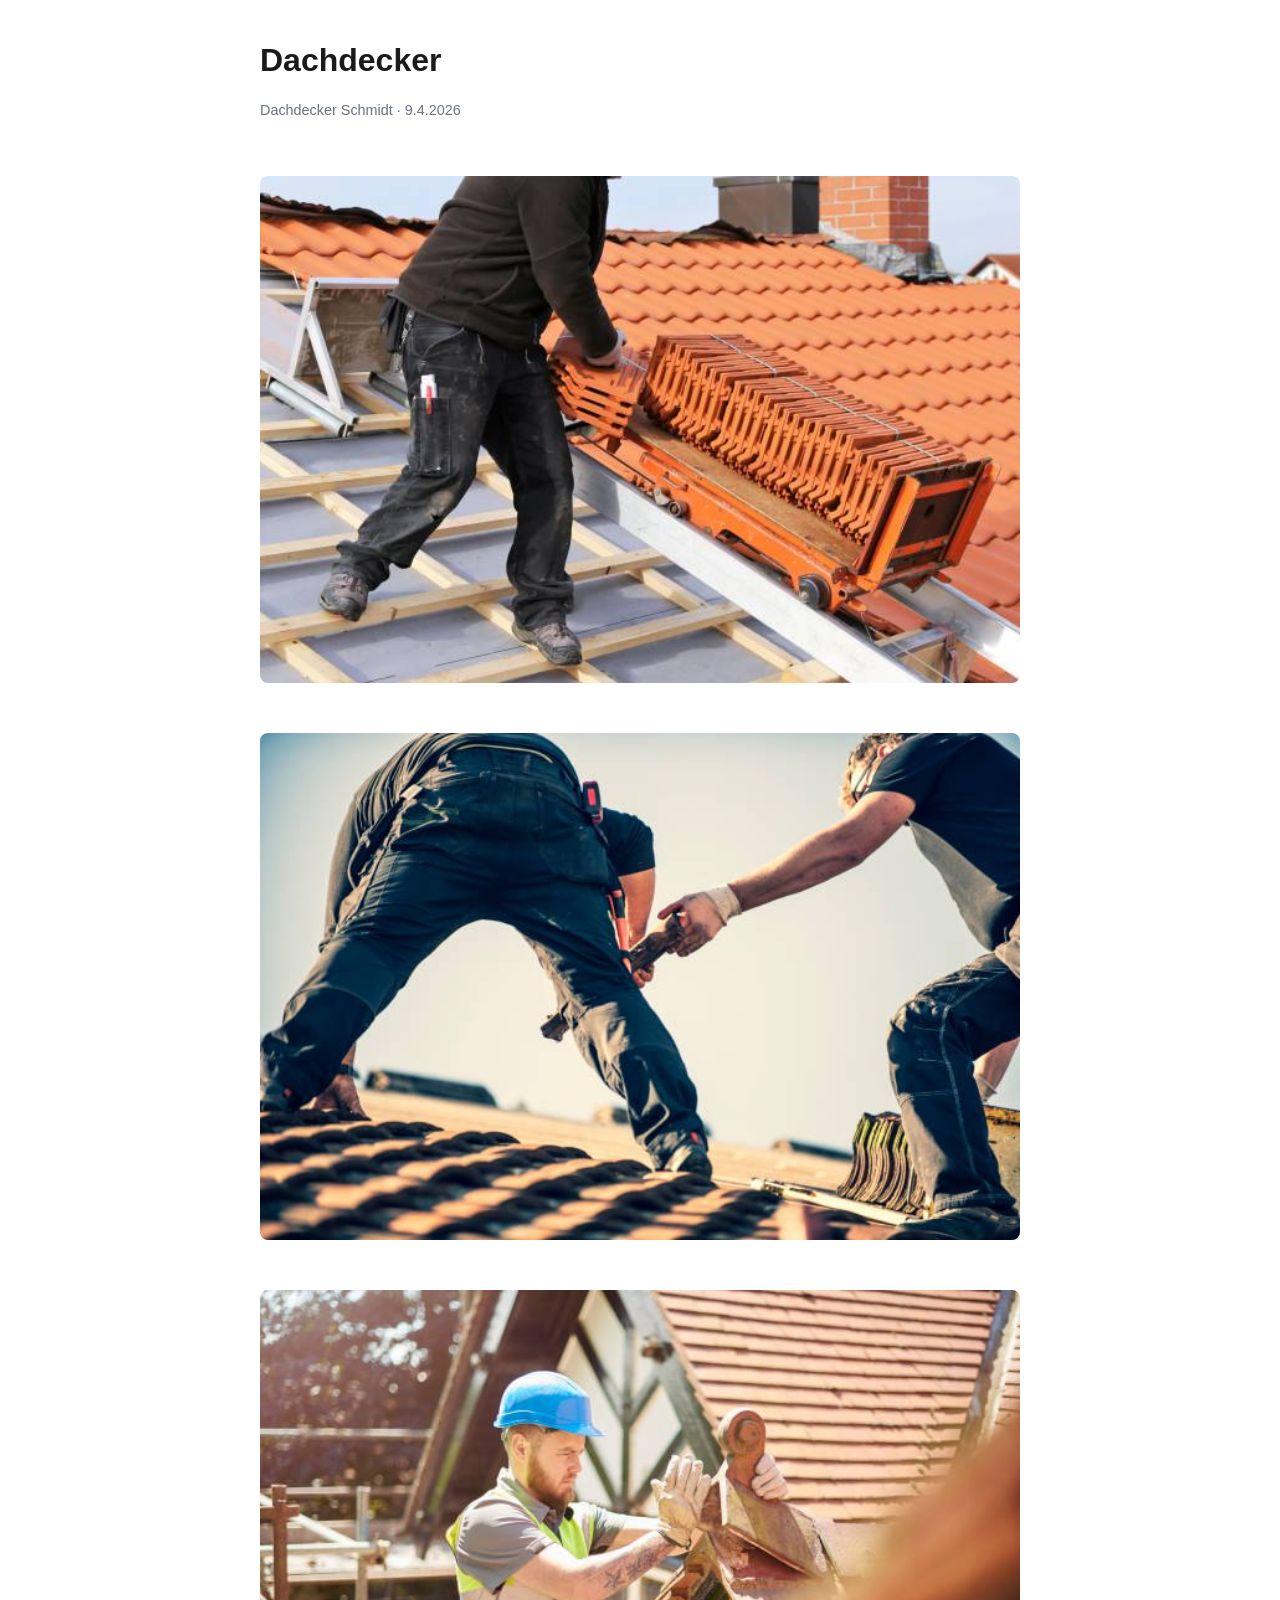
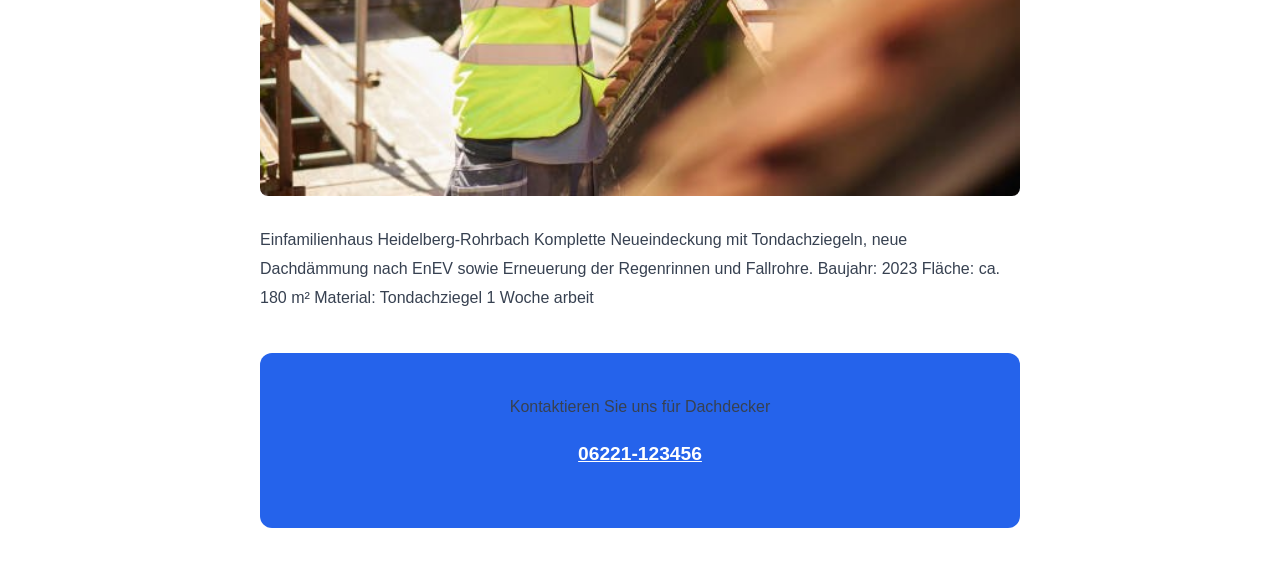
==== commit b753f1fd: "feat: add blog post "Dachdecker"" ====
--- a/blog/dachdecker-2026-04.html
+++ b/blog/dachdecker-2026-04.html
@@ -1,480 +1,45 @@
-```html
 <!DOCTYPE html>
 <html lang="de">
 <head>
-  <meta charset="UTF-8">
-  <meta name="viewport" content="width=device-width, initial-scale=1.0">
-  <title>Dachdecker Mannheim Altstadt – Neueindeckung mit Tonziegeln & Solaranlage | Dachdecker Schmidt</title>
-  <meta name="description" content="Komplette Dachsanierung eines Einfamilienhauses in der Mannheimer Altstadt: Neueindeckung mit Tonziegeln, Unterdachkonstruktion und integrierter Solaranlage. Dachdecker Schmidt – Ihr Fachbetrieb aus der Region.">
-  <link rel="canonical" href="https://dachdecker-schmidt.de/blog/neueindeckung-tonziegel-solaranlage-mannheim-altstadt">
-  <script type="application/ld+json">
-  {
-    "@context": "https://schema.org",
-    "@type": "Article",
-    "headline": "Dachdecker Mannheim Altstadt – Neueindeckung mit Tonziegeln und integrierter Solaranlage",
-    "description": "Komplette Dachsanierung eines Einfamilienhauses in der Mannheimer Altstadt mit Neueindeckung, Unterdachkonstruktion und Photovoltaik-Integration innerhalb einer Woche.",
-    "author": {
-      "@type": "Organization",
-      "name": "Dachdecker Schmidt",
-      "url": "https://dachdecker-schmidt.de",
-      "telephone": "06221-123456"
-    },
-    "publisher": {
-      "@type": "Organization",
-      "name": "Dachdecker Schmidt",
-      "url": "https://dachdecker-schmidt.de"
-    },
-    "mainEntityOfPage": {
-      "@type": "WebPage",
-      "@id": "https://dachdecker-schmidt.de/blog/neueindeckung-tonziegel-solaranlage-mannheim-altstadt"
-    },
-    "datePublished": "2026-04-09",
-    "dateModified": "2026-04-09",
-    "image": "https://api.telegram.org/file/bot8016039875:AAGBWGXrIlD-3Ix8nVZsNyXXtyWWCRlUVpg/photos/file_5.jpg",
-    "articleSection": "Referenzprojekte",
-    "keywords": "Dachdecker Mannheim, Tonziegel, Neueindeckung, Solaranlage, Dachsanierung Altstadt"
-  }
-  </script>
-  <style>
-    *, *::before, *::after { box-sizing: border-box; margin: 0; padding: 0; }
-
-    body {
-      font-family: 'Segoe UI', Arial, sans-serif;
-      font-size: 17px;
-      line-height: 1.75;
-      color: #2c2c2c;
-      background: #f7f6f3;
-    }
-
-    header {
-      background: #1a1a1a;
-      color: #fff;
-      padding: 18px 24px;
-      display: flex;
-      align-items: center;
-      justify-content: space-between;
-      flex-wrap: wrap;
-      gap: 10px;
-    }
-
-    header .brand {
-      font-size: 1.3rem;
-      font-weight: 700;
-      letter-spacing: 0.5px;
-    }
-
-    header .brand span { color: #e8a020; }
-
-    header a.tel {
-      color: #e8a020;
-      text-decoration: none;
-      font-weight: 600;
-      font-size: 1rem;
-    }
-
-    .hero {
-      width: 100%;
-      max-height: 480px;
-      overflow: hidden;
-      position: relative;
-    }
-
-    .hero img {
-      width: 100%;
-      height: 100%;
-      object-fit: cover;
-      display: block;
-    }
-
-    .hero-caption {
-      position: absolute;
-      bottom: 0;
-      left: 0;
-      right: 0;
-      background: rgba(0,0,0,0.55);
-      color: #fff;
-      padding: 14px 24px;
-      font-size: 0.9rem;
-    }
-
-    .container {
-      max-width: 860px;
-      margin: 0 auto;
-      padding: 40px 20px 60px;
-    }
-
-    .badge {
-      display: inline-block;
-      background: #e8a020;
-      color: #fff;
-      font-size: 0.75rem;
-      font-weight: 700;
-      text-transform: uppercase;
-      letter-spacing: 1px;
-      padding: 4px 12px;
-      border-radius: 3px;
-      margin-bottom: 16px;
-    }
-
-    h1 {
-      font-size: clamp(1.6rem, 4vw, 2.2rem);
-      font-weight: 800;
-      line-height: 1.25;
-      margin-bottom: 12px;
-      color: #1a1a1a;
-    }
-
-    .meta {
-      color: #777;
-      font-size: 0.88rem;
-      margin-bottom: 28px;
-      border-left: 3px solid #e8a020;
-      padding-left: 12px;
-    }
-
-    .intro-box {
-      background: #fff;
-      border: 1px solid #e4e0d8;
-      border-left: 4px solid #e8a020;
-      border-radius: 6px;
-      padding: 20px 24px;
-      margin-bottom: 36px;
-      font-size: 1.05rem;
-    }
-
-    .intro-box strong { color: #1a1a1a; }
-
-    h2 {
-      font-size: 1.4rem;
-      font-weight: 700;
-      color: #1a1a1a;
-      margin: 40px 0 14px;
-      padding-bottom: 8px;
-      border-bottom: 2px solid #e8a020;
-    }
-
-    h3 {
-      font-size: 1.12rem;
-      font-weight: 700;
-      color: #333;
-      margin: 28px 0 10px;
-    }
-
-    p { margin-bottom: 18px; }
-
-    .img-grid {
-      display: grid;
-      grid-template-columns: 1fr 1fr;
-      gap: 12px;
-      margin: 28px 0;
-    }
-
-    .img-grid img {
-      width: 100%;
-      aspect-ratio: 4/3;
-      object-fit: cover;
-      border-radius: 6px;
-      display: block;
-      border: 1px solid #ddd;
-    }
-
-    .img-single {
-      margin: 28px 0;
-    }
-
-    .img-single img {
-      width: 100%;
-      border-radius: 6px;
-      display: block;
-      border: 1px solid #ddd;
-    }
-
-    .img-caption {
-      font-size: 0.82rem;
-      color: #888;
-      margin-top: 6px;
-      text-align: center;
-    }
-
-    .highlight-list {
-      list-style: none;
-      margin: 18px 0 24px;
-      padding: 0;
-    }
-
-    .highlight-list li {
-      padding: 8px 0 8px 32px;
-      position: relative;
-      border-bottom: 1px solid #ece9e0;
-    }
-
-    .highlight-list li::before {
-      content: "✓";
-      position: absolute;
-      left: 0;
-      color: #e8a020;
-      font-weight: 800;
-      font-size: 1rem;
-    }
-
-    .project-facts {
-      background: #1a1a1a;
-      color: #fff;
-      border-radius: 8px;
-      padding: 24px 28px;
-      margin: 36px 0;
-      display: grid;
-      grid-template-columns: repeat(auto-fit, minmax(160px, 1fr));
-      gap: 18px;
-    }
-
-    .fact h4 {
-      font-size: 0.78rem;
-      text-transform: uppercase;
-      letter-spacing: 1px;
-      color: #e8a020;
-      margin-bottom: 4px;
-    }
-
-    .fact p {
-      font-size: 1rem;
-      font-weight: 600;
-      margin: 0;
-      color: #fff;
-    }
-
-    .internal-links {
-      background: #fff;
-      border: 1px solid #e4e0d8;
-      border-radius: 6px;
-      padding: 20px 24px;
-      margin: 32px 0;
-    }
-
-    .internal-links p {
-      margin-bottom: 10px;
-      font-weight: 600;
-      color: #1a1a1a;
-    }
-
-    .internal-links a {
-      display: inline-block;
-      color: #e8a020;
-      text-decoration: none;
-      margin-right: 16px;
-      font-weight: 600;
-      border-bottom: 1px solid transparent;
-      transition: border-color 0.2s;
-    }
-
-    .internal-links a:hover { border-bottom-color: #e8a020; }
-
-    .cta-box {
-      background: linear-gradient(135deg, #e8a020 0%, #c8830a 100%);
-      color: #fff;
-      border-radius: 10px;
-      padding: 36px 32px;
-      margin-top: 48px;
-      text-align: center;
-    }
-
-    .cta-box h2 {
-      color: #fff;
-      border-bottom: 2px solid rgba(255,255,255,0.35);
-      font-size: 1.5rem;
-      margin-top: 0;
-    }
-
-    .cta-box p {
-      font-size: 1.05rem;
-      opacity: 0.95;
-      margin-bottom: 22px;
-    }
-
-    .cta-btn {
-      display: inline-block;
-      background: #fff;
-      color: #c8830a;
-      font-weight: 800;
-      font-size: 1.1rem;
-      padding: 14px 32px;
-      border-radius: 6px;
-      text-decoration: none;
-      margin: 6px 8px;
-      transition: background 0.2s, color 0.2s;
-    }
-
-    .cta-btn:hover { background: #1a1a1a; color: #fff; }
-
-    .cta-btn.outline {
-      background: transparent;
-      color: #fff;
-      border: 2px solid #fff;
-    }
-
-    .cta-btn.outline:hover { background: #fff; color: #c8830a; }
-
-    footer {
-      background: #1a1a1a;
-      color: #aaa;
-      text-align: center;
-      padding: 20px;
-      font-size: 0.85rem;
-    }
-
-    footer a { color: #e8a020; text-decoration: none; }
-
-    @media (max-width: 580px) {
-      .img-grid { grid-template-columns: 1fr; }
-      .project-facts { grid-template-columns: 1fr 1fr; }
-      .cta-btn { display: block; margin: 8px 0; }
-    }
-  </style>
+<meta charset="UTF-8">
+<meta name="viewport" content="width=device-width, initial-scale=1.0">
+<title>Dachdecker</title>
+<meta name="description" content="Dachdecker  — Dachdecker Schmidt">
+<style>
+*{margin:0;padding:0;box-sizing:border-box}
+body{font-family:-apple-system,BlinkMacSystemFont,'Segoe UI',sans-serif;line-height:1.8;color:#1a1a1a}
+article{max-width:800px;margin:0 auto;padding:40px 20px}
+h1{font-size:2rem;margin-bottom:16px;line-height:1.3}
+h2{font-size:1.4rem;margin:32px 0 12px;color:#2563eb}
+p{margin-bottom:16px;color:#374151}
+.meta{color:#6b7280;font-size:0.9rem;margin-bottom:32px}
+.cta{background:#2563eb;color:white;padding:40px;border-radius:12px;text-align:center;margin-top:40px}
+.cta a{color:white;font-weight:700;font-size:1.2rem}
+</style>
+<script type="application/ld+json">
+{"@context":"https://schema.org","@type":"Article","headline":"Dachdecker","author":{"@type":"Organization","name":"Dachdecker Schmidt"},"publisher":{"@type":"Organization","name":"Dachdecker Schmidt"},"datePublished":"2026-04-09T09:57:08.961Z","description":"Einfamilienhaus Heidelberg-Rohrbach\nKomplette Neueindeckung mit Tondachziegeln, neue Dachdämmung nach EnEV sowie Erneuerung der Regenrinnen und Fallrohre.\n\nBaujahr: 2023\nFläche: ca. 180 m²\nMaterial: T","image":"[data-uri]"}
+</script>
 </head>
 <body>
+<article>
+<h1>Dachdecker</h1>
+<p class="meta">Dachdecker Schmidt · 9.4.2026</p>
+<img src="[data-uri]" alt="Dachdecker  Bild 1" style="width:100%;height:auto;border-radius:8px;margin:20px 0" loading="lazy">
+<img src="[data-uri]" alt="Dachdecker  Bild 2" style="width:100%;height:auto;border-radius:8px;margin:20px 0" loading="lazy">
+<img src="[data-uri]" alt="Dachdecker  Bild 3" style="width:100%;height:auto;border-radius:8px;margin:20px 0" loading="lazy">
+<p>Einfamilienhaus Heidelberg-Rohrbach
+Komplette Neueindeckung mit Tondachziegeln, neue Dachdämmung nach EnEV sowie Erneuerung der Regenrinnen und Fallrohre.
 
-<header>
-  <div class="brand">Dachdecker <span>Schmidt</span></div>
-  <a href="tel:06221123456" class="tel">&#128222; 06221-123456</a>
-</header>
+Baujahr: 2023
+Fläche: ca. 180 m²
+Material: Tondachziegel
+1 Woche arbeit</p>
 
-<div class="hero">
-  <img src="https://api.telegram.org/file/bot8016039875:AAGBWGXrIlD-3Ix8nVZsNyXXtyWWCRlUVpg/photos/file_5.jpg"
-       alt="Dachdecker Mannheim – Neueindeckung mit Tonziegeln in der Altstadt"
-       loading="eager">
-  <div class="hero-caption">Referenzprojekt: Einfamilienhaus Mannheimer Altstadt – Neueindeckung &amp; Solarintegration</div>
+
+<div class="cta">
+<p>Kontaktieren Sie uns für Dachdecker</p>
+<p><a href="tel:06221-123456">06221-123456</a></p>
 </div>
-
-<div class="container">
-
-  <span class="badge">Referenzprojekt</span>
-
-  <h1>Dachdecker Mannheim: Neueindeckung mit Tonziegeln und integrierter Solaranlage in der Altstadt</h1>
-
-  <div class="meta">
-    Mannheimer Altstadt &nbsp;·&nbsp; Einfamilienhaus &nbsp;·&nbsp; Projektdauer: 1 Woche &nbsp;·&nbsp; Dachdecker Schmidt
-  </div>
-
-  <div class="intro-box">
-    <strong>Komplettlösung aus einer Hand:</strong> Von der Demontage des Altdachs über den Aufbau einer neuen Unterdachkonstruktion bis hin zur Neueindeckung mit Tonziegeln und der nahtlosen Integration einer Photovoltaik-Anlage – dieses Projekt in der Mannheimer Altstadt zeigt, wie ein modernes Dach aussieht, das gleichzeitig historische Optik und Energieeffizienz vereint.
-  </div>
-
-  <h2>Das Projekt: Ein Altbau bekommt ein neues Dach</h2>
-
-  <p>Die Mannheimer Altstadt ist geprägt von gründerzeitlicher Architektur und gewachsenen Stadtvierteln – ein Umfeld, das von Handwerksbetrieben besonderes Fingerspitzengefühl verlangt. Als das Eigentümerehepaar dieses Einfamilienhauses uns kontaktierte, war klar: Das Dach hatte seine besten Jahre längst hinter sich. Verwitterte Ziegel, eine in Mitleidenschaft gezogene Unterkonstruktion und steigende Energiekosten machten eine Komplettsanierung unvermeidlich.
-
-  <p>Gleichzeitig bestand der ausdrückliche Wunsch, das neue Dach nicht nur optisch in das Straßenbild einzufügen, sondern es zukunftsfähig zu machen – mit einer integrierten Solaranlage, die sich harmonisch in die Dachfläche einfügt, statt als technischer Fremdkörper aufgesetzt zu wirken.</p>
-
-  <div class="img-grid">
-    <div>
-      <img src="https://api.telegram.org/file/bot8016039875:AAGBWGXrIlD-3Ix8nVZsNyXXtyWWCRlUVpg/photos/file_6.jpg"
-           alt="Unterdachkonstruktion Mannheim – Dämmung und Schalung vor der Eindeckung"
-           loading="lazy">
-      <div class="img-caption">Neue Unterdachkonstruktion mit Dämmebene</div>
-    </div>
-    <div>
-      <img src="https://api.telegram.org/file/bot8016039875:AAGBWGXrIlD-3Ix8nVZsNyXXtyWWCRlUVpg/photos/file_7.jpg"
-           alt="Tonziegel verlegen Mannheim Altstadt – Dachdecker Schmidt"
-           loading="lazy">
-      <div class="img-caption">Eindeckung mit klassischen Tonziegeln</div>
-    </div>
-  </div>
-
-  <h2>Warum Tonziegel? Tradition trifft Langlebigkeit</h2>
-
-  <p>Die Entscheidung für Tonziegel war keine nostalgische – sie war handwerklich und wirtschaftlich durchdacht. In historisch geprägten Stadtteilen wie der Mannheimer Altstadt schreiben Gestaltungssatzungen häufig bestimmte Materialien vor oder empfehlen sie zumindest dringend. Tonziegel fügen sich nicht nur optisch ein; sie bringen handfeste Vorteile mit:</p>
-
-  <ul class="highlight-list">
-    <li>Lebensdauer von 50 bis über 100 Jahren bei fachgerechter Verlegung</li>
-    <li>Natürliche Regulierung des Raumklimas durch Diffusionsoffenheit</li>
-    <li>Hohe Frostbeständigkeit – entscheidend in den Rhein-Neckar-Wintern</li>
-    <li>Wartungsarm und recyclebar am Ende der Nutzungsdauer</li>
-    <li>Authentisches Erscheinungsbild, das zum Charakter des Viertels passt</li>
-  </ul>
-
-  <p>Für dieses Projekt wählten wir in Abstimmung mit den Bauherren einen Tonziegel im klassischen Pfannenformat mit natürlicher Rotbrauneinfärbung – ein Farbton, der sich in der Dachlandschaft der Altstadt nahtlos eingliedert und gleichzeitig kräftig genug wirkt, um das Haus zu seinem Vorteil hervorzuheben.</p>
-
-  <h2>Die vollständige Unterdachkonstruktion – das unsichtbare Herzstück</h2>
-
-  <h3>Warum der Unterbau so entscheidend ist</h3>
-
-  <p>Ein Dach ist immer nur so gut wie seine Konstruktion darunter. Wer lediglich neue Ziegel auf alte Latten legt, kauft sich auf Zeit. Bei diesem Projekt in Mannheim haben wir deshalb konsequent von Grund auf neu aufgebaut: Nach der vollständigen Entkernung der alten Dachdeckung und der Inspektion der Dachstuhlkonstruktion begann der Aufbau der neuen Unterdachkonstruktion.</p>
-
-  <p>Dabei haben wir auf eine diffusionsoffene Unterdeckbahn gesetzt, die Feuchtigkeit aus der Konstruktion nach außen ableitet, gleichzeitig aber Schlagregenwasser und Zugluft zuverlässig abweist. Die Konterlattung sorgt für eine hinterlüftete Ebene, die Schwitzwasserbildung verhindert – ein Detail, das langfristig vor Fäulnis und Schimmel schützt.</p>
-
-  <div class="project-facts">
-    <div class="fact">
-      <h4>Standort</h4>
-      <p>Mannheimer Altstadt</p>
-    </div>
-    <div class="fact">
-      <h4>Objekttyp</h4>
-      <p>Einfamilienhaus</p>
-    </div>
-    <div class="fact">
-      <h4>Material</h4>
-      <p>Tonziegel</p>
-    </div>
-    <div class="fact">
-      <h4>Projektdauer</h4>
-      <p>1 Woche</p>
-    </div>
-    <div class="fact">
-      <h4>Besonderheit</h4>
-      <p>Integrierte Solaranlage</p>
-    </div>
-    <div class="fact">
-      <h4>Betrieb</h4>
-      <p>Dachdecker Schmidt</p>
-    </div>
-  </div>
-
-  <h2>Solaranlage im Dach – Energie ohne Kompromisse bei der Optik</h2>
-
-  <p>Der vielleicht anspruchsvollste Teil des Projekts war die Integration der Photovoltaikanlage. Aufgeständerte Modulreihen, die über das Dach ragen, kamen für die Eigentümer – und für das Stadtbild – nicht in Frage. Die Lösung: eingebettete Solarmodule, die plan mit der Dachfläche abschließen und in Format sowie Farbgebung auf die gewählten Tonziegel abgestimmt wurden.</p>
-
-  <p>Technisch erfordert das eine sorgfältige Vorplanung: Die Kabelführung muss wasserdicht in die Unterdachkonstruktion integriert werden, die Modullager müssen die gleichen Windlasten aufnehmen wie die umgebende Eindeckung, und die Anschlusspunkte an den Ziegelreihen müssen dauerhaft dicht sein. Hier zahlt es sich aus, dass Dach und Solar aus einer Hand kommen – es gibt keine Schnittstelle zwischen zwei Gewerken, die erfahrungsgemäß der häufigste Ausgangspunkt für spätere Probleme ist.</p>
-
-  <div class="img-single">
-    <img src="https://api.telegram.org/file/bot8016039875:AAGBWGXrIlD-3Ix8nVZsNyXXtyWWCRlUVpg/photos/file_8.jpg"
-         alt="Integrierte Solaranlage Tonziegel Mannheim – Fertiggestelltes Dach Dachdecker Schmidt"
-         loading="lazy">
-    <div class="img-caption">Fertiggestelltes Dach mit bündig integrierter Photovoltaikanlage – keine störenden Aufbauten</div>
-  </div>
-
-  <h2>Projektablauf: Eine Woche von Abbruch bis Fertigstellung</h2>
-
-  <h3>Planung im Vorfeld</h3>
-  <p>Eine Projektwoche klingt knapp – ist es auch, ohne sorgfältige Vorbereitung. Bei Dachdecker Schmidt beginnt jedes Projekt mit einer detaillierten Bestandsaufnahme vor Ort. Dachneigung, Sparrenabstände, Zustand der Holzkonstruktion, Anschlüsse an Gauben und Kamine – all das wird dokumentiert, bevor auch nur ein Ziegel bestellt wird. So kommen unsere Teams morgens auf die Baustelle und finden das Material bereits geliefert, die Abfallentsorgung organisiert und den Ablaufplan klar strukturiert.</p>
-
-  <h3>Ausführung ohne Überraschungen</h3>
-  <p>Tag eins gehörte der vollständigen Dachentkernung und der abschließenden Beurteilung der Sparren – erfreulich: der Dachstuhl war in solidem Zustand und musste lediglich punktuell verstärkt werden. Ab Tag zwei lief der Aufbau der Unterdachkonstruktion, parallel dazu begannen die Vorbereitungen für die Solarintegration. Die Eindeckung mit Tonziegeln und die Endmontage der PV-Module folgten in den verbleibenden Tagen; der letzte Arbeitstag galt der Qualitätskontrolle, der Reinigung und der Übergabe an die Eigentümer.</p>
-
-  <h2>Dachdecker in Mannheim und der Region – Ihr Ansprechpartner vor Ort</h2>
-
-  <p>Dieses Projekt ist kein Einzelfall. Dachdecker Schmidt ist seit Jahren in Mannheim und dem gesamten Rhein-Neckar-Raum tätig – von der Sanierung historischer Altbaudächer über Neubauprojekte bis hin zu Dachbegrünungen und Solarintegrationen. Wir kennen die regionalen Bauvorschriften, die typischen Konstruktionsweisen der Häuser in der Kurpfalz und die klimatischen Anforderungen, die ein Dach zwischen Odenwald und Rheinebene erfüllen muss.</p>
-
-  <p>Wenn Sie ebenfalls in Mannheim oder der näheren Umgebung ein Dachprojekt planen – ob Reparatur, Komplettsanierung oder Neubau – sprechen Sie uns direkt an. Wir schauen uns Ihr Dach unverbindlich an und geben Ihnen eine ehrliche Einschätzung, bevor wir über Maßnahmen reden.</p>
-
-  <div class="internal-links">
-    <p>Weitere Informationen für Ihre Region:</p>
-    <a href="/dachdecker-mannheim">&#8594; Dachdecker Mannheim</a>
-    <a href="/dachdecker-ludwigshafen">&#8594; Dachdecker Ludwigshafen</a>
-  </div>
-
-  <div class="cta-box">
-    <h2>Ihr Dach – unser Handwerk</h2>
-    <p>Kostenloses Beratungsgespräch und unverbindliche Vor-Ort-Besichtigung in Mannheim und Umgebung. Rufen Sie uns an oder schreiben Sie uns.</p>
-    <a href="tel:06221123456" class="cta-btn">&#128222; 06221-123456</a>
-    <a href="https://dachdecker-schmidt.de/kontakt" class="cta-btn outline">Kontaktformular</a>
-  </div>
-
-</div>
-
-<footer>
-  <p>&copy; 2026 Dachdecker Schmidt &nbsp;·&nbsp; <a href="https://dachdecker-schmidt.de/impressum">Impressum</a> &nbsp;·&nbsp; <a href="https://dachdecker-schmidt.de/datenschutz">Datenschutz</a></p>
-</footer>
-
+</article>
 </body>
-</html>
-```+</html>
